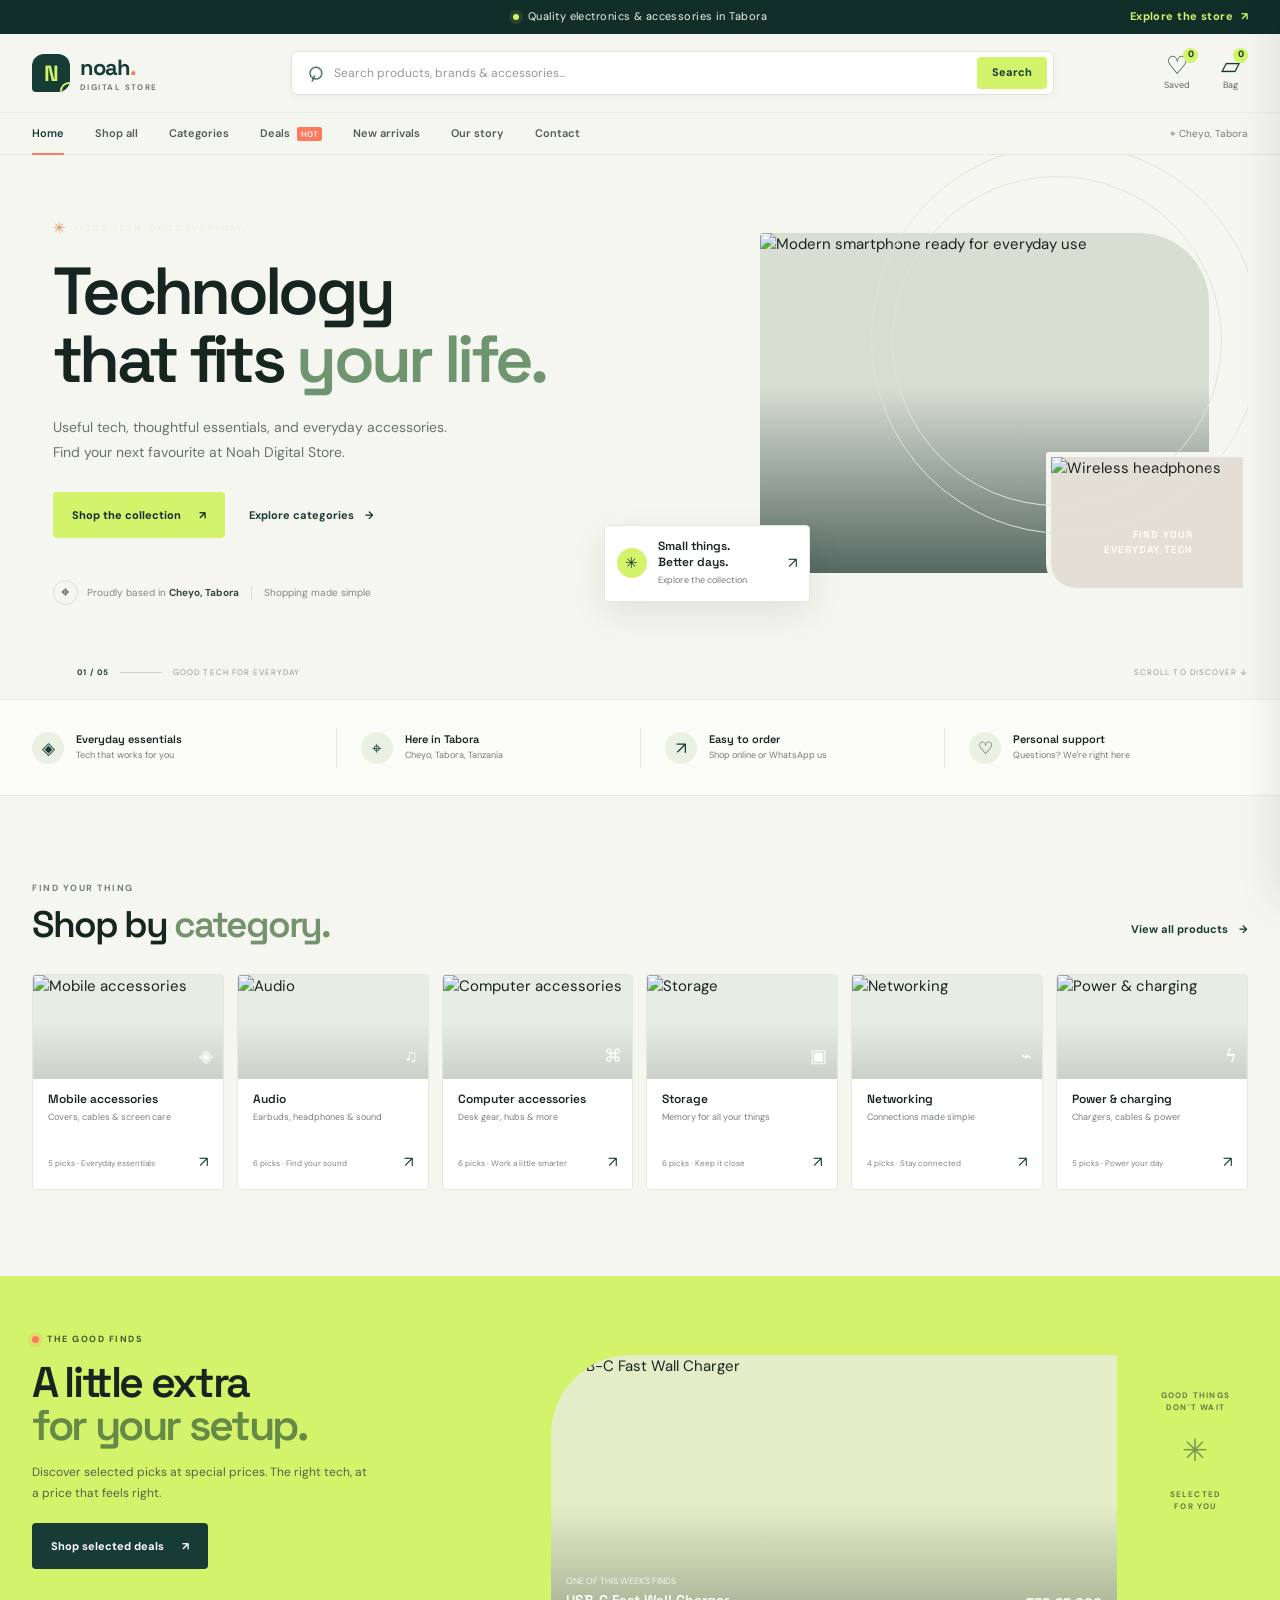
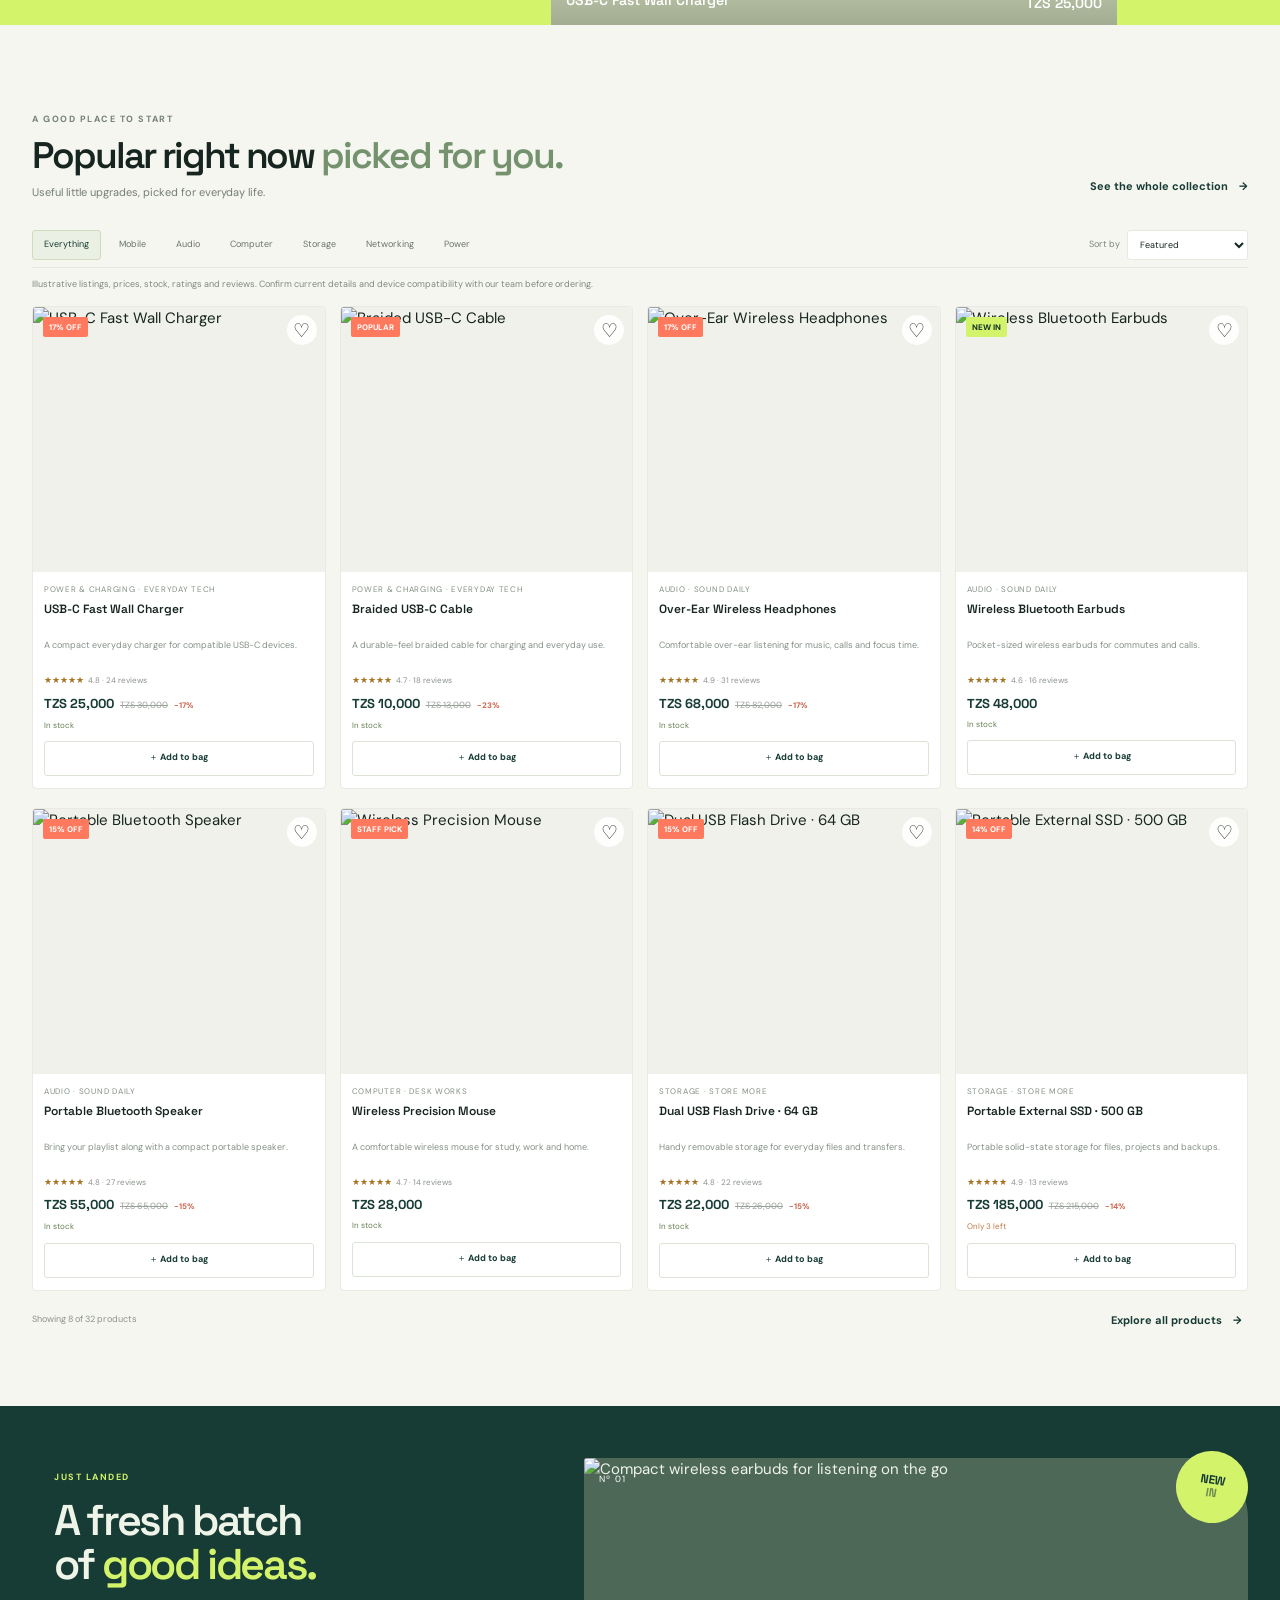
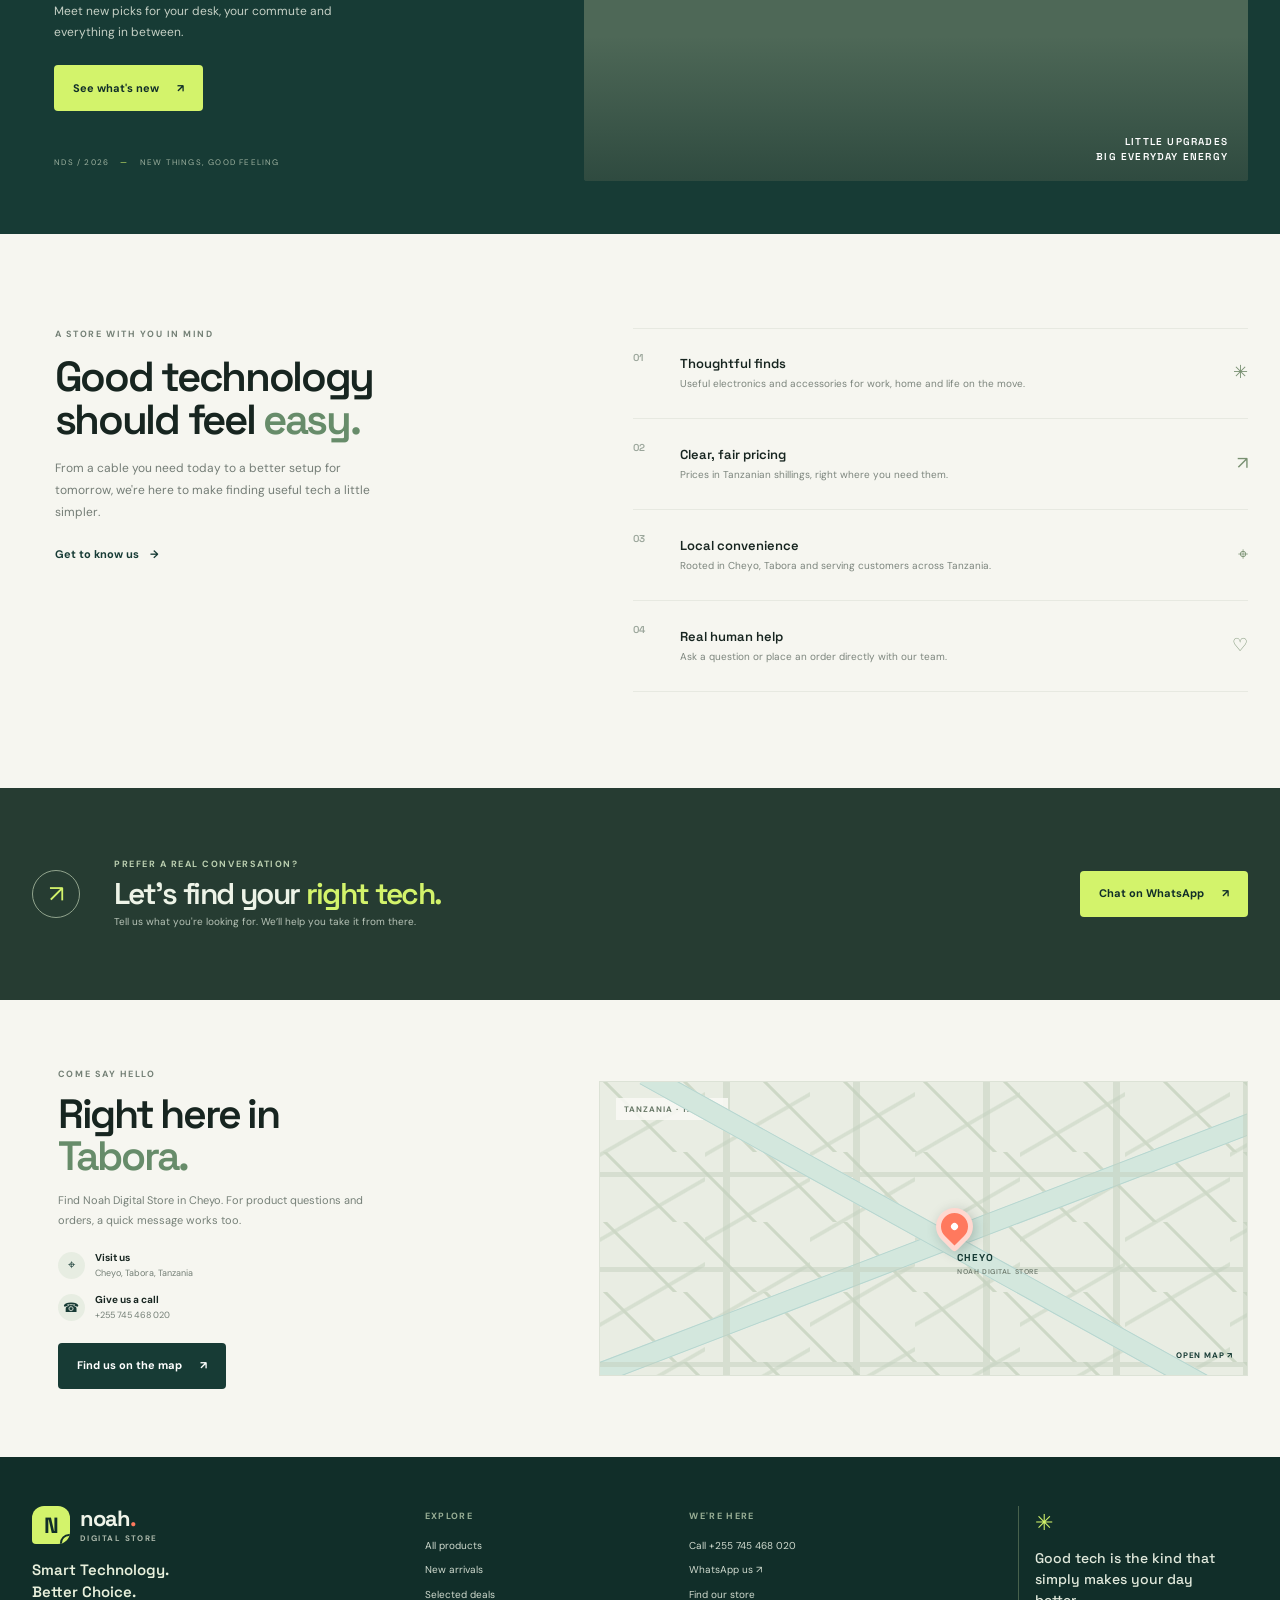
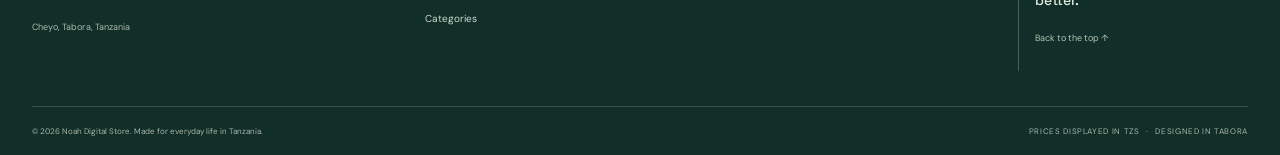
==== noahdigstore/index.html @ 44854270 "add website" ====
<!doctype html>
<html lang="en">
<head>
	<meta charset="utf-8">
	<meta name="viewport" content="width=device-width, initial-scale=1">
	<meta name="theme-color" content="#173b35">
	<meta name="description" content="Shop mobile accessories, computer essentials, audio, storage and everyday technology at Noah Digital Store in Cheyo, Tabora, Tanzania.">
	<meta name="keywords" content="Noah Digital Store Tabora, electronics shop Tabora, phone accessories Tabora, computer accessories, chargers, earphones, flash drives">
	<meta property="og:title" content="Noah Digital Store | Smart Technology. Better Choice.">
	<meta property="og:description" content="Discover useful technology and accessories for everyday life. Shop Noah Digital Store in Tabora.">
	<meta property="og:type" content="website">
	<title>Noah Digital Store | Smart Technology. Better Choice.</title>
	<link rel="preconnect" href="https://fonts.googleapis.com">
	<link rel="preconnect" href="https://fonts.gstatic.com" crossorigin>
	<link rel="preconnect" href="https://images.unsplash.com">
	<link href="https://fonts.googleapis.com/css2?family=DM+Sans:wght@400;500;600;700&family=Space+Grotesk:wght@400;500;600;700&display=swap" rel="stylesheet">
	<link rel="stylesheet" href="styles.css">
	<script type="application/ld+json">
		{"@context":"https://schema.org","@type":"ElectronicsStore","name":"Noah Digital Store","description":"Electronics, computer accessories, mobile accessories and technology products.","address":{"@type":"PostalAddress","addressLocality":"Cheyo, Tabora","addressCountry":"TZ"},"telephone":"+255 745 468 020","currenciesAccepted":"TZS","areaServed":"Tanzania"}
	</script>
</head>
<body>
	<div class="announcement" role="status">
		<div class="announcement-inner"><span class="announcement-dot"></span><span id="announcement-message">Quality electronics & accessories in Tabora</span><a href="#shop">Explore the store <span aria-hidden="true">↗</span></a></div>
	</div>
	<header class="site-header" id="top">
		<div class="header-main wrap">
			<button class="icon-button menu-toggle" id="menu-toggle" aria-label="Open menu" aria-expanded="false" aria-controls="mobile-menu"><span class="menu-lines"></span></button>
			<a class="brand" href="#top" aria-label="Noah Digital Store home"><span class="brand-mark" aria-hidden="true"><span>N</span><i></i></span><span class="brand-copy"><strong>noah<span>.</span></strong><small>DIGITAL STORE</small></span></a>
			<form class="search-form" id="search-form" role="search">
				<label class="sr-only" for="site-search">Search products</label>
				<span class="search-symbol" aria-hidden="true">⌕</span>
				<input id="site-search" type="search" autocomplete="off" placeholder="Search products, brands & accessories...">
				<button type="submit">Search</button>
				<div class="search-suggestions" id="search-suggestions" hidden></div>
			</form>
			<div class="header-actions">
				<button class="header-action wishlist-trigger" id="wishlist-trigger" aria-label="Open wishlist"><span class="line-icon" aria-hidden="true">♡</span><span class="action-label">Saved</span><b class="count-badge" id="wishlist-count">0</b></button>
				<button class="header-action cart-trigger" id="cart-trigger" aria-label="Open shopping bag"><span class="line-icon" aria-hidden="true">▱</span><span class="action-label">Bag</span><b class="count-badge" id="cart-count">0</b></button>
			</div>
		</div>
		<div class="nav-wrap">
			<nav class="desktop-nav wrap" aria-label="Main navigation">
				<a class="nav-link active" href="#top">Home</a>
				<a class="nav-link" href="#shop">Shop all</a>
				<a class="nav-link" href="#categories">Categories</a>
				<a class="nav-link" href="#deals">Deals <span class="nav-new">HOT</span></a>
				<a class="nav-link" href="#new-arrivals">New arrivals</a>
				<a class="nav-link" href="#about">Our story</a>
				<a class="nav-link" href="#contact">Contact</a>
				<span class="nav-location"><span aria-hidden="true">⌖</span> Cheyo, Tabora</span>
			</nav>
		</div>
	</header>

	<div class="mobile-menu" id="mobile-menu" hidden>
		<div class="mobile-menu-head"><span>Explore Noah</span><button class="icon-button" id="close-menu" aria-label="Close menu">×</button></div>
		<a href="#top">Home <span>↗</span></a><a href="#shop">Shop all <span>↗</span></a><a href="#categories">Categories <span>↗</span></a><a href="#deals">Special deals <span>↗</span></a><a href="#new-arrivals">New arrivals <span>↗</span></a><a href="#about">Our story <span>↗</span></a><a href="#contact">Contact <span>↗</span></a>
		<div class="mobile-menu-note">Need a hand? <a href="https://wa.me/255745468020" target="_blank" rel="noreferrer">Chat with us on WhatsApp</a></div>
	</div>
	<div class="menu-backdrop" id="menu-backdrop" hidden></div>

	<main>
		<section class="hero wrap" aria-labelledby="hero-title">
			<div class="hero-copy">
				<div class="eyebrow"><span class="eyebrow-star">✳</span> GOOD TECH. GOOD EVERYDAY.</div>
				<h1 id="hero-title">Technology<br>that fits <em>your life.</em></h1>
				<p>Useful tech, thoughtful essentials, and everyday accessories. Find your next favourite at Noah Digital Store.</p>
				<div class="hero-actions"><a class="button button-lime" href="#shop">Shop the collection <span aria-hidden="true">↗</span></a><a class="text-link" href="#categories">Explore categories <span aria-hidden="true">→</span></a></div>
				<div class="hero-proof"><div class="proof-icon" aria-hidden="true">⌖</div><span>Proudly based in <strong>Cheyo, Tabora</strong></span><span class="proof-divider"></span><span>Shopping made simple</span></div>
			</div>
			<div class="hero-art" aria-label="Everyday technology essentials">
				<div class="hero-image-main"><img src="https://images.unsplash.com/photo-1511707171634-5f897ff02aa9?auto=format&fit=crop&w=1000&q=85" alt="Modern smartphone ready for everyday use" fetchpriority="high"><span class="image-stamp">FIND YOUR<br>EVERYDAY TECH</span></div>
				<div class="hero-image-small"><img src="https://images.unsplash.com/photo-1505740420928-5e560c06d30e?auto=format&fit=crop&w=500&q=80" alt="Wireless headphones" fetchpriority="high"></div>
				<div class="hero-float-card"><span class="float-card-icon">✳</span><span><strong>Small things.<br>Better days.</strong><small>Explore the collection</small></span><span class="float-arrow">↗</span></div>
				<div class="hero-orbit orbit-one"></div><div class="hero-orbit orbit-two"></div>
			</div>
			<div class="hero-bottom-note"><span>01 / 05</span><span class="note-rule"></span><span>GOOD TECH FOR EVERYDAY</span><span class="hero-scroll">SCROLL TO DISCOVER ↓</span></div>
		</section>

		<section class="benefit-strip" aria-label="Store highlights"><div class="wrap benefit-grid"><div><span class="benefit-symbol">◈</span><span><strong>Everyday essentials</strong><small>Tech that works for you</small></span></div><div><span class="benefit-symbol">⌖</span><span><strong>Here in Tabora</strong><small>Cheyo, Tabora, Tanzania</small></span></div><div><span class="benefit-symbol">↗</span><span><strong>Easy to order</strong><small>Shop online or WhatsApp us</small></span></div><div><span class="benefit-symbol">♡</span><span><strong>Personal support</strong><small>Questions? We're right here</small></span></div></div></section>

		<section class="section categories-section wrap" id="categories">
			<div class="section-heading"><div><div class="eyebrow eyebrow-light">FIND YOUR THING</div><h2>Shop by <em>category.</em></h2></div><a class="text-link" href="#shop">View all products <span aria-hidden="true">→</span></a></div>
			<div class="category-grid" id="category-grid"></div>
		</section>

		<section class="deal-band" id="deals">
			<div class="wrap deal-inner"><div class="deal-copy"><div class="eyebrow"><span class="deal-pulse"></span> THE GOOD FINDS</div><h2>A little extra<br><em>for your setup.</em></h2><p>Discover selected picks at special prices. The right tech, at a price that feels right.</p><a class="button button-dark" href="#shop" data-set-deal="true">Shop selected deals <span aria-hidden="true">↗</span></a></div><div class="deal-product" id="deal-feature"></div><div class="deal-side-note"><span>GOOD THINGS<br>DON'T WAIT</span><span class="deal-star">✳</span><span>SELECTED<br>FOR YOU</span></div></div>
		</section>

		<section class="section products-section wrap" id="shop">
			<div class="section-heading product-heading"><div><div class="eyebrow eyebrow-light">A GOOD PLACE TO START</div><h2 id="product-section-title">Popular <em>right now.</em></h2><p class="section-subtitle">Useful little upgrades, picked for everyday life.</p></div><a class="text-link desktop-only" href="#shop" id="show-all">See the whole collection <span aria-hidden="true">→</span></a></div>
			<div class="product-controls"><div class="category-pills" id="category-pills" aria-label="Filter products by category"></div><label class="sort-control"><span>Sort by</span><select id="sort-products" aria-label="Sort products"><option value="featured">Featured</option><option value="newest">Newest</option><option value="price-low">Price: low to high</option><option value="price-high">Price: high to low</option><option value="rating">Top rated</option></select></label></div>
			<p class="catalog-note">Illustrative listings, prices, stock, ratings and reviews. Confirm current details and device compatibility with our team before ordering.</p>
			<div class="search-state" id="search-state" hidden></div>
			<div class="product-grid" id="product-grid" aria-live="polite"></div>
			<div class="empty-state" id="empty-products" hidden><span>⌕</span><h3>Nothing in this little corner yet.</h3><p>Try another search or browse everything.</p><button class="button button-dark" id="reset-filters">Show all products</button></div>
			<div class="collection-footer"><span id="product-count-label"></span><button class="text-link" id="show-more">Explore all products <span aria-hidden="true">→</span></button></div>
		</section>

		<section class="new-arrivals-section" id="new-arrivals"><div class="wrap new-arrivals-inner"><div class="new-arrival-copy"><div class="eyebrow eyebrow-light">JUST LANDED</div><h2>A fresh batch<br>of <em>good ideas.</em></h2><p>Meet new picks for your desk, your commute and everything in between.</p><a class="button button-lime" href="#shop" data-set-new="true">See what's new <span aria-hidden="true">↗</span></a><div class="arrival-index">NDS / 2026 <span>—</span> NEW THINGS, GOOD FEELING</div></div><div class="new-arrival-photo"><img src="https://images.unsplash.com/photo-1590658268037-6bf12165a8df?auto=format&fit=crop&w=1000&q=85" alt="Compact wireless earbuds for listening on the go" loading="lazy"><span class="photo-caption">LITTLE UPGRADES<br>BIG EVERYDAY ENERGY</span><span class="photo-number">Nº 01</span></div><div class="arrival-sticker">NEW<br><span>IN</span></div></div></section>

		<section class="section why-section wrap" id="about"><div class="why-intro"><div class="eyebrow eyebrow-light">A STORE WITH YOU IN MIND</div><h2>Good technology<br>should feel <em>easy.</em></h2><p>From a cable you need today to a better setup for tomorrow, we're here to make finding useful tech a little simpler.</p><a class="text-link" href="#contact">Get to know us <span aria-hidden="true">→</span></a></div><div class="why-list"><article><span class="why-num">01</span><div><h3>Thoughtful finds</h3><p>Useful electronics and accessories for work, home and life on the move.</p></div><span class="why-mark">✳</span></article><article><span class="why-num">02</span><div><h3>Clear, fair pricing</h3><p>Prices in Tanzanian shillings, right where you need them.</p></div><span class="why-mark">↗</span></article><article><span class="why-num">03</span><div><h3>Local convenience</h3><p>Rooted in Cheyo, Tabora and serving customers across Tanzania.</p></div><span class="why-mark">⌖</span></article><article><span class="why-num">04</span><div><h3>Real human help</h3><p>Ask a question or place an order directly with our team.</p></div><span class="why-mark">♡</span></article></div></section>

		<section class="whatsapp-section"><div class="wrap whatsapp-inner"><span class="whatsapp-mark" aria-hidden="true">↗</span><div><div class="eyebrow">PREFER A REAL CONVERSATION?</div><h2>Let's find your <em>right tech.</em></h2><p>Tell us what you're looking for. We’ll help you take it from there.</p></div><a class="button button-lime" href="https://wa.me/255745468020?text=Hello%20Noah%20Digital%20Store%2C%20I%20have%20a%20question." target="_blank" rel="noreferrer">Chat on WhatsApp <span aria-hidden="true">↗</span></a></div></section>

		<section class="location-section wrap" id="contact"><div class="location-copy"><div class="eyebrow eyebrow-light">COME SAY HELLO</div><h2>Right here in<br><em>Tabora.</em></h2><p>Find Noah Digital Store in Cheyo. For product questions and orders, a quick message works too.</p><div class="location-details"><div><span class="location-icon">⌖</span><span><strong>Visit us</strong><small>Cheyo, Tabora, Tanzania</small></span></div><div><span class="location-icon">☎</span><span><strong>Give us a call</strong><a href="tel:+255745468020">+255 745 468 020</a></span></div></div><a class="button button-dark" href="https://maps.google.com/?q=Cheyo%2C+Tabora%2C+Tanzania" target="_blank" rel="noreferrer">Find us on the map <span aria-hidden="true">↗</span></a></div><a class="map-panel" href="https://maps.google.com/?q=Cheyo%2C+Tabora%2C+Tanzania" target="_blank" rel="noreferrer" aria-label="Open map to Cheyo, Tabora"><div class="map-grid"></div><span class="map-tag">TANZANIA · TABORA</span><span class="map-pin"><i></i></span><span class="map-label">CHEYO <small>NOAH DIGITAL STORE</small></span><span class="map-open">OPEN MAP ↗</span></a></section>
	</main>

	<footer class="site-footer"><div class="wrap footer-main"><div class="footer-brand"><a class="brand brand-footer" href="#top"><span class="brand-mark" aria-hidden="true"><span>N</span><i></i></span><span class="brand-copy"><strong>noah<span>.</span></strong><small>DIGITAL STORE</small></span></a><p>Smart Technology.<br>Better Choice.</p><span class="footer-place">Cheyo, Tabora, Tanzania</span></div><div class="footer-column"><h3>Explore</h3><a href="#shop">All products</a><a href="#new-arrivals">New arrivals</a><a href="#deals">Selected deals</a><a href="#categories">Categories</a></div><div class="footer-column"><h3>We're here</h3><a href="tel:+255745468020">Call +255 745 468 020</a><a href="https://wa.me/255745468020" target="_blank" rel="noreferrer">WhatsApp us ↗</a><a href="#contact">Find our store</a></div><div class="footer-note"><span class="footer-spark">✳</span><p>Good tech is the kind that simply makes your day better.</p><a href="#top">Back to the top ↑</a></div></div><div class="wrap footer-bottom"><span>© <span id="year"></span> Noah Digital Store. Made for everyday life in Tanzania.</span><span>PRICES DISPLAYED IN TZS <i>·</i> DESIGNED IN TABORA</span></div></footer>

	<nav class="mobile-bottom-nav" aria-label="Quick navigation"><a href="#top" class="bottom-nav-active"><span aria-hidden="true">⌂</span><small>Home</small></a><a href="#categories"><span aria-hidden="true">▦</span><small>Explore</small></a><button id="mobile-search-button"><span aria-hidden="true">⌕</span><small>Search</small></button><button id="mobile-cart-button"><span aria-hidden="true">▱<i id="mobile-cart-count">0</i></span><small>Bag</small></button><a href="https://wa.me/255745468020" target="_blank" rel="noreferrer"><span aria-hidden="true">↗</span><small>Chat</small></a></nav>

	<div class="drawer-backdrop" id="drawer-backdrop" hidden></div>
	<aside class="cart-drawer" id="cart-drawer" aria-label="Shopping bag" aria-hidden="true"><div class="drawer-head"><div><span class="eyebrow eyebrow-light">YOUR PICKS</span><h2>Your bag <span id="drawer-item-count">(0)</span></h2></div><button class="icon-button close-drawer" aria-label="Close shopping bag">×</button></div><div class="drawer-items" id="drawer-items"></div><div class="drawer-empty" id="drawer-empty"><span>▱</span><h3>Your bag is ready for something good.</h3><p>Explore the collection and find a little upgrade.</p><button class="button button-dark" id="drawer-shop">Explore products</button></div><div class="drawer-summary" id="drawer-summary"><div><span>Subtotal</span><strong id="cart-subtotal">TZS 0</strong></div><p>Delivery and final details can be confirmed with our team.</p><button class="button button-lime checkout-button" id="checkout-button">Continue on WhatsApp <span>↗</span></button><button class="drawer-continue close-drawer">Keep browsing</button></div></aside>

	<dialog class="checkout-dialog" id="checkout-dialog" aria-labelledby="checkout-title"><button class="icon-button checkout-close" aria-label="Close checkout">×</button><div class="checkout-content"><span class="eyebrow eyebrow-light">ONE LAST THING</span><h2 id="checkout-title">Let's get this <em>to you.</em></h2><p>Your order details will open in WhatsApp for our team to confirm with you.</p><form id="checkout-form"><label>Full name<input name="name" autocomplete="name" required placeholder="Your name"></label><label>Phone number<input name="phone" type="tel" autocomplete="tel" required placeholder="+255 7XX XXX XXX"></label><label>Delivery preference<select name="delivery" required><option value="">Choose one</option><option value="Local delivery in Tabora">Local delivery in Tabora</option><option value="Store pickup in Cheyo">Store pickup in Cheyo</option><option value="Discuss delivery options">Discuss delivery options</option></select></label><label>Area or delivery address<input name="address" autocomplete="street-address" placeholder="Area, street or pickup note"></label><label>Payment preference<select name="payment"><option value="Discuss with store">Discuss with store</option><option value="M-Pesa">M-Pesa</option><option value="Airtel Money">Airtel Money</option><option value="Mixx by Yas">Mixx by Yas</option><option value="HaloPesa">HaloPesa</option><option value="Bank payment">Bank payment</option><option value="Cash on delivery, if available">Cash on delivery, if available</option></select></label><button class="button button-dark checkout-submit" type="submit">Send order to Noah <span>↗</span></button><small class="checkout-disclaimer">No payment is taken on this website. Our team will confirm availability, delivery and payment directly with you.</small></form></div></dialog>
	<dialog class="product-dialog" id="product-dialog" aria-labelledby="dialog-product-name"><button class="icon-button dialog-close" aria-label="Close product details">×</button><div id="product-dialog-content"></div></dialog>
	<div class="toast-region" id="toast-region" aria-live="polite" aria-atomic="true"></div>
	<script src="script.js"></script>
</body>
</html>
---- noahdigstore/styles.css ----
:root {
  --paper: #f6f6f0;
  --white: #fff;
  --ink: #172520;
  --muted: #747d76;
  --line: #e7e9e1;
  --forest: #173b35;
  --forest-deep: #112e29;
  --lime: #d3f36b;
  --coral: #ff795e;
  --soft-green: #e8ede3;
  --font-body: "DM Sans", sans-serif;
  --font-display: "Space Grotesk", sans-serif;
  --content: 1280px;
  font-family: var(--font-body);
  color: var(--ink);
  background: var(--paper);
  font-synthesis: none;
  text-rendering: optimizeLegibility;
  -webkit-font-smoothing: antialiased;
}
* { box-sizing: border-box; }
html { scroll-behavior: smooth; scroll-padding-top: 112px; }
body { margin: 0; min-width: 320px; font-family: var(--font-body); font-size: 15px; line-height: 1.55; color: var(--ink); background: var(--paper); }
body.drawer-open, body.menu-open { overflow: hidden; }
button, input, select { font: inherit; }
button, a, select { -webkit-tap-highlight-color: transparent; }
button { color: inherit; }
a { color: inherit; text-decoration: none; }
img { display: block; max-width: 100%; }
::selection { color: var(--forest-deep); background: var(--lime); }
:focus-visible { outline: 3px solid #9ac82f; outline-offset: 3px; }
.wrap { width: min(var(--content), calc(100% - 64px)); margin-inline: auto; }
.sr-only { position: absolute; width: 1px; height: 1px; padding: 0; margin: -1px; overflow: hidden; clip: rect(0,0,0,0); white-space: nowrap; border: 0; }
.announcement { min-height: 34px; color: #eff4e8; background: var(--forest-deep); font-size: 11px; letter-spacing: .04em; }
.announcement-inner { width: min(var(--content), calc(100% - 64px)); min-height: 34px; display: flex; justify-content: center; align-items: center; gap: 9px; margin-inline: auto; position: relative; }
.announcement-dot { width: 6px; height: 6px; border-radius: 50%; background: var(--lime); box-shadow: 0 0 0 4px #d3f36b1b; }
.announcement-inner a { position: absolute; right: 0; color: var(--lime); font-weight: 700; }
.announcement-inner a span { margin-left: 4px; }
.site-header { position: sticky; z-index: 20; top: 0; background: #f6f6f0ed; backdrop-filter: blur(16px); border-bottom: 1px solid #e5e7df; }
.header-main { height: 78px; display: grid; grid-template-columns: 225px minmax(280px, 1fr) 160px; align-items: center; gap: 34px; }
.brand { display: inline-flex; width: fit-content; align-items: center; gap: 10px; color: var(--forest); }
.brand-mark { width: 38px; height: 38px; display: grid; position: relative; place-items: center; overflow: hidden; border-radius: 12px 12px 12px 4px; color: var(--lime); background: var(--forest); font: 700 22px var(--font-display); }
.brand-mark i { position: absolute; width: 18px; height: 18px; right: -8px; bottom: -8px; border: 2px solid var(--lime); border-radius: 50%; }
.brand-copy { display: grid; line-height: 1; }
.brand-copy strong { font: 700 22px/1 var(--font-display); letter-spacing: -.04em; }
.brand-copy strong span { color: var(--coral); }
.brand-copy small { padding-top: 5px; color: #737c73; font-size: 8px; font-weight: 700; letter-spacing: .18em; }
.search-form { height: 44px; position: relative; display: flex; align-items: center; border: 1px solid #dfe3d9; border-radius: 6px; background: #fff; box-shadow: 0 3px 10px #173b3508; }
.search-symbol { padding-left: 15px; color: var(--forest); font-size: 28px; line-height: 1; transform: rotate(-20deg); }
.search-form input { min-width: 0; flex: 1; height: 100%; padding: 0 10px; border: 0; outline: 0; color: var(--ink); background: transparent; font-size: 12px; }
.search-form input::placeholder { color: #939a91; }
.search-form > button { height: 32px; margin-right: 6px; padding: 0 15px; border: 0; border-radius: 4px; color: var(--forest); background: var(--lime); font-size: 11px; font-weight: 700; cursor: pointer; }
.search-suggestions { position: absolute; z-index: 25; top: calc(100% + 8px); left: 0; right: 0; padding: 12px; border: 1px solid var(--line); border-radius: 8px; background: #fff; box-shadow: 0 16px 40px #1725201c; }
.suggestion-label { padding: 4px 8px 7px; color: var(--muted); font-size: 10px; font-weight: 700; letter-spacing: .12em; text-transform: uppercase; }
.suggestion-item { width: 100%; padding: 9px 8px; display: flex; justify-content: space-between; border: 0; border-radius: 4px; text-align: left; background: transparent; font-size: 12px; cursor: pointer; }
.suggestion-item:hover { background: var(--paper); }
.suggestion-item span:last-child { color: var(--muted); }
.header-actions { display: flex; justify-content: flex-end; gap: 15px; }
.header-action { position: relative; display: grid; justify-items: center; gap: 0; padding: 3px 8px; border: 0; background: none; cursor: pointer; }
.line-icon { color: var(--forest); font-size: 25px; line-height: 1.05; }
.action-label { color: #5c665e; font-size: 9px; }
.count-badge { position: absolute; top: -2px; right: 0; min-width: 15px; height: 15px; display: grid; place-items: center; padding: 0 4px; border-radius: 20px; color: var(--forest-deep); background: var(--lime); font-size: 9px; }
.nav-wrap { border-top: 1px solid #e9ebe4; }
.desktop-nav { height: 41px; display: flex; align-items: center; gap: 31px; }
.nav-link { position: relative; color: #515c54; font-size: 11px; font-weight: 600; transition: color .2s; }
.nav-link:hover, .nav-link.active { color: var(--forest); }
.nav-link.active::after { position: absolute; right: 0; bottom: -13px; left: 0; height: 2px; content: ""; background: var(--coral); }
.nav-new { margin-left: 4px; padding: 2px 4px; border-radius: 2px; color: #fff; background: var(--coral); font-size: 8px; }
.nav-location { margin-left: auto; color: var(--muted); font-size: 10px; }
.menu-toggle { display: none !important; }
.icon-button { width: 38px; height: 38px; display: grid; flex: 0 0 auto; place-items: center; border: 1px solid var(--line); border-radius: 50%; background: #fff; font-size: 24px; line-height: 1; cursor: pointer; }
.hero { min-height: 526px; display: grid; position: relative; grid-template-columns: .93fr 1.07fr; align-items: center; overflow: hidden; padding-top: 48px; padding-bottom: 72px; }
.hero-copy { z-index: 2; padding: 14px 0 22px 3.7%; }
.eyebrow { display: flex; align-items: center; gap: 8px; color: #ecf2dd; font-size: 9px; font-weight: 700; letter-spacing: .17em; }
.eyebrow-light { color: #748076; }
.eyebrow-star { color: #e89068; font-size: 15px; }
.hero h1, .section-heading h2, .deal-copy h2, .new-arrival-copy h2, .why-intro h2, .whatsapp-inner h2, .location-copy h2 { margin: 18px 0 0; font: 600 clamp(43px, 5.2vw, 69px)/1.02 var(--font-display); letter-spacing: -.055em; }
.hero h1 em, .section-heading h2 em, .deal-copy h2 em, .new-arrival-copy h2 em, .why-intro h2 em, .whatsapp-inner h2 em, .location-copy h2 em { color: #678c6a; font-style: normal; }
.hero h1 em { color: #6f9570; }
.hero-copy > p { max-width: 420px; margin: 21px 0 0; color: #69746c; font-size: 14px; line-height: 1.8; }
.hero-actions { display: flex; align-items: center; gap: 24px; margin-top: 27px; }
.button { min-height: 46px; display: inline-flex; align-items: center; justify-content: center; gap: 18px; padding: 0 19px; border: 0; border-radius: 4px; font-size: 11px; font-weight: 700; cursor: pointer; transition: transform .2s, background .2s, box-shadow .2s; }
.button:hover { transform: translateY(-2px); box-shadow: 0 8px 20px #1725201e; }
.button-lime { color: var(--forest-deep); background: var(--lime); }
.button-lime:hover { background: #c5ea55; }
.button-dark { color: #fff; background: var(--forest); }
.button-dark:hover { background: var(--forest-deep); }
.text-link { display: inline-flex; align-items: center; gap: 11px; border: 0; color: var(--forest); background: transparent; font-size: 11px; font-weight: 700; cursor: pointer; }
.text-link span { transition: transform .2s; }
.text-link:hover span { transform: translateX(4px); }
.hero-proof { display: flex; align-items: center; gap: 9px; margin-top: 42px; color: #818981; font-size: 10px; }
.hero-proof strong { color: #34483c; }
.proof-icon { width: 25px; height: 25px; display: grid; place-items: center; border: 1px solid #dae1d6; border-radius: 50%; color: var(--forest); font-size: 15px; }
.proof-divider { width: 1px; height: 14px; margin: 0 3px; background: #d7ddd4; }
.hero-art { width: 100%; height: 405px; position: relative; }
.hero-image-main { width: 69%; height: 84%; position: absolute; top: 5%; right: 6%; overflow: hidden; border-radius: 4px 70px 4px 4px; background: #d9ded3; }
.hero-image-main::after { position: absolute; inset: 45% 0 0; content: ""; background: linear-gradient(transparent, #102c27a8); }
.hero-image-main img { width: 100%; height: 100%; object-fit: cover; object-position: center; }
.image-stamp { position: absolute; z-index: 1; right: 16px; bottom: 16px; color: #fff; font: 600 10px/1.5 var(--font-display); letter-spacing: .1em; text-align: right; }
.hero-image-small { width: 31%; height: 35%; position: absolute; right: 0; bottom: 6%; overflow: hidden; border: 5px solid var(--paper); border-radius: 3px 3px 3px 30px; background: #e4dfd4; }
.hero-image-small img { width: 100%; height: 100%; object-fit: cover; }
.hero-float-card { min-width: 206px; position: absolute; z-index: 2; left: 1%; bottom: 4%; display: flex; align-items: center; gap: 11px; padding: 13px 12px; border: 1px solid #e5e8df; border-radius: 4px; background: #fff; box-shadow: 0 12px 35px #17252017; }
.float-card-icon { width: 30px; height: 30px; display: grid; place-items: center; border-radius: 50%; color: var(--forest); background: var(--lime); font-size: 15px; }
.hero-float-card strong { display: block; font: 600 12px/1.3 var(--font-display); }
.hero-float-card small { display: block; margin-top: 3px; color: var(--muted); font-size: 9px; }
.float-arrow { margin-left: auto; color: var(--forest); }
.hero-orbit { position: absolute; border: 1px solid #dfE4d9; border-radius: 50%; pointer-events: none; }
.orbit-one { width: 330px; height: 330px; top: -9%; right: 4%; }
.orbit-two { width: 390px; height: 390px; top: -17%; right: -2%; }
.hero-bottom-note { position: absolute; right: 0; bottom: 21px; left: 3.7%; display: flex; align-items: center; gap: 11px; color: #909990; font-size: 8px; letter-spacing: .13em; }
.hero-bottom-note > span:first-child { color: var(--forest); font-weight: 700; }
.note-rule { width: 42px; height: 1px; background: #cfd6cc; }
.hero-scroll { margin-left: auto; }
.benefit-strip { border-block: 1px solid var(--line); background: #fbfbf7; }
.benefit-grid { min-height: 95px; display: grid; grid-template-columns: repeat(4, 1fr); align-items: center; }
.benefit-grid > div { min-height: 40px; display: flex; align-items: center; gap: 12px; padding-left: 24px; border-left: 1px solid var(--line); }
.benefit-grid > div:first-child { padding-left: 0; border-left: 0; }
.benefit-symbol { width: 32px; height: 32px; display: grid; place-items: center; border-radius: 50%; color: var(--forest); background: #eaf0e2; font-size: 17px; }
.benefit-grid strong, .benefit-grid small { display: block; }
.benefit-grid strong { font: 600 11px var(--font-display); }
.benefit-grid small { margin-top: 3px; color: var(--muted); font-size: 9px; }
.section { padding-top: 86px; padding-bottom: 86px; }
.section-heading { display: flex; align-items: end; justify-content: space-between; gap: 20px; margin-bottom: 30px; }
.section-heading h2 { margin-top: 10px; font-size: 37px; }
.section-heading h2 em { color: #74926e; }
.section-heading > .text-link { margin-bottom: 6px; }
.category-grid { display: grid; grid-template-columns: repeat(6, minmax(0, 1fr)); gap: 13px; }
.category-card { min-height: 213px; position: relative; display: flex; flex-direction: column; overflow: hidden; padding: 15px; border: 1px solid #e5e8df; border-radius: 4px; background: #fff; transition: transform .22s, box-shadow .22s; cursor: pointer; }
.category-card:hover { transform: translateY(-4px); box-shadow: 0 13px 28px #17252013; }
.category-photo { height: 104px; position: relative; overflow: hidden; margin: -15px -15px 12px; background: var(--soft-green); }
.category-photo img { width: 100%; height: 100%; object-fit: cover; transition: transform .4s; }
.category-card:hover .category-photo img { transform: scale(1.06); }
.category-photo::after { position: absolute; inset: 45% 0 0; content: ""; background: linear-gradient(transparent, #17252024); }
.category-icon { position: absolute; z-index: 1; right: 10px; bottom: 8px; color: #fff; font-size: 18px; }
.category-card h3 { margin: 0; font: 600 12px var(--font-display); }
.category-card p { min-height: 31px; margin: 4px 0 9px; color: #778078; font-size: 9px; line-height: 1.5; }
.category-meta { display: flex; align-items: center; justify-content: space-between; margin-top: auto; color: #7b847c; font-size: 8px; }
.category-meta span:last-child { color: var(--forest); font-size: 15px; }
.deal-band { overflow: hidden; background: var(--lime); }
.deal-inner { min-height: 349px; display: grid; position: relative; grid-template-columns: 1fr 1.15fr 105px; align-items: center; gap: 26px; }
.deal-copy { z-index: 1; padding: 35px 0; }
.deal-copy .eyebrow { color: #3d5b30; }
.deal-pulse { width: 7px; height: 7px; border-radius: 50%; background: var(--coral); box-shadow: 0 0 0 4px #ff795e26; }
.deal-copy h2 { margin-top: 14px; font-size: 43px; }
.deal-copy h2 em { color: #668947; }
.deal-copy p { max-width: 335px; margin: 14px 0 20px; color: #536348; font-size: 12px; line-height: 1.7; }
.deal-product { width: 100%; height: 270px; position: relative; align-self: end; overflow: hidden; border-radius: 80px 3px 0 0; background: #e5edc8; }
.deal-product img { width: 100%; height: 100%; object-fit: cover; object-position: center 46%; }
.deal-product::after { position: absolute; inset: 55% 0 0; content: ""; background: linear-gradient(transparent, #17252052); }
.deal-product-info { position: absolute; z-index: 1; right: 15px; bottom: 13px; left: 15px; display: flex; align-items: end; justify-content: space-between; color: #fff; }
.deal-product-info small { display: block; opacity: .8; font-size: 9px; }
.deal-product-info strong { font: 600 14px var(--font-display); }
.deal-product-info b { font: 600 14px var(--font-display); }
.deal-side-note { display: grid; justify-items: center; gap: 13px; color: #647c46; font-size: 8px; font-weight: 700; letter-spacing: .15em; text-align: center; }
.deal-star { color: #779950; font-size: 31px; }
.products-section { padding-top: 88px; padding-bottom: 76px; }
.product-heading { margin-bottom: 21px; }
.section-subtitle { margin: 9px 0 0; color: var(--muted); font-size: 11px; }
.product-controls { min-height: 46px; display: flex; align-items: center; justify-content: space-between; gap: 20px; margin-bottom: 19px; border-bottom: 1px solid var(--line); }
.category-pills { display: flex; align-items: center; gap: 6px; overflow-x: auto; scrollbar-width: none; }
.category-pills::-webkit-scrollbar { display: none; }
.category-pill { flex: 0 0 auto; padding: 7px 11px; border: 1px solid transparent; border-radius: 3px; color: #69736a; background: transparent; font-size: 9px; cursor: pointer; }
.category-pill:hover, .category-pill.selected { border-color: #cfdbbf; color: var(--forest); background: #eaf0e3; }
.sort-control { display: flex; flex: 0 0 auto; align-items: center; gap: 7px; color: #7b847d; font-size: 9px; }
.sort-control select { max-width: 130px; padding: 7px 22px 7px 8px; border: 1px solid var(--line); border-radius: 3px; color: var(--ink); background: #fff; font-size: 9px; }
.catalog-note { margin: -9px 0 14px; color: #7e887f; font-size: 9px; }
.product-grid { display: grid; grid-template-columns: repeat(4, minmax(0, 1fr)); gap: 19px 14px; }
.product-card { min-width: 0; overflow: hidden; border: 1px solid #e8eae3; border-radius: 4px; background: #fff; transition: transform .22s, box-shadow .22s; }
.product-card:hover { transform: translateY(-4px); box-shadow: 0 14px 30px #17252012; }
.product-media { aspect-ratio: 1 / .91; position: relative; overflow: hidden; background: #eff1ea; cursor: pointer; }
.product-media img { width: 100%; height: 100%; object-fit: cover; transition: transform .45s; }
.product-card:hover .product-media img { transform: scale(1.055); }
.product-badge { position: absolute; z-index: 1; top: 10px; left: 10px; padding: 4px 6px; border-radius: 2px; color: #fff; background: var(--coral); font-size: 8px; font-weight: 700; }
.product-badge.badge-new { color: var(--forest-deep); background: var(--lime); }
.product-badge.badge-soldout { background: #707973; }
.wish-button { width: 30px; height: 30px; position: absolute; z-index: 2; top: 8px; right: 8px; display: grid; place-items: center; border: 0; border-radius: 50%; color: #27332d; background: #ffffffed; font-size: 19px; cursor: pointer; transition: color .2s, background .2s; }
.wish-button.is-saved { color: #fff; background: var(--coral); }
.quick-view { position: absolute; z-index: 1; right: 10px; bottom: 10px; left: 10px; min-height: 34px; border: 0; border-radius: 3px; color: var(--forest); background: #fffffff0; font-size: 9px; font-weight: 700; opacity: 0; transform: translateY(5px); transition: opacity .2s, transform .2s; cursor: pointer; }
.product-card:hover .quick-view, .quick-view:focus-visible { opacity: 1; transform: translateY(0); }
.product-info { padding: 11px 11px 12px; }
.product-category { display: block; overflow: hidden; color: #829083; font-size: 8px; letter-spacing: .09em; text-overflow: ellipsis; text-transform: uppercase; white-space: nowrap; }
.product-info h3 { min-height: 35px; margin: 5px 0 3px; font: 600 12px/1.45 var(--font-display); }
.product-description { min-height: 28px; display: -webkit-box; overflow: hidden; margin: 0 0 7px; color: #849087; font-size: 9px; line-height: 1.5; -webkit-box-orient: vertical; -webkit-line-clamp: 2; }
.product-rating { display: flex; align-items: center; gap: 4px; color: #a47324; font-size: 9px; }
.product-rating span:last-child { color: #8a928a; font-size: 8px; }
.price-row { display: flex; flex-wrap: wrap; align-items: baseline; gap: 6px; margin-top: 7px; }
.price-current { color: var(--forest); font: 700 13px var(--font-display); }
.price-old { color: #9ba29b; font-size: 9px; text-decoration: line-through; }
.price-discount { color: #ca674e; font-size: 8px; font-weight: 700; }
.stock-status { margin-top: 6px; color: #657e52; font-size: 8px; }
.stock-status.low { color: #be7843; }
.stock-status.out { color: #9b5a57; }
.product-add { width: 100%; min-height: 35px; display: flex; align-items: center; justify-content: center; gap: 7px; margin-top: 10px; border: 1px solid #dbe3d6; border-radius: 3px; color: var(--forest); background: #fff; font-size: 9px; font-weight: 700; cursor: pointer; transition: color .2s, background .2s, border .2s; }
.product-add:hover:not(:disabled) { border-color: var(--forest); color: #fff; background: var(--forest); }
.product-add:disabled { color: #a0a69f; background: #f4f5f1; cursor: not-allowed; }
.search-state { margin: 6px 0 12px; color: #59665d; font-size: 11px; }
.empty-state { padding: 55px 20px; text-align: center; }
.empty-state > span { color: #8da087; font-size: 35px; }
.empty-state h3 { font: 600 20px var(--font-display); }
.empty-state p { margin: 0 0 17px; color: var(--muted); font-size: 12px; }
.collection-footer { display: flex; justify-content: space-between; align-items: center; padding-top: 20px; color: #8a938b; font-size: 9px; }
.new-arrivals-section { overflow: hidden; color: #eff4e9; background: var(--forest); }
.new-arrivals-inner { min-height: 428px; display: grid; position: relative; grid-template-columns: .8fr 1.2fr; align-items: center; gap: 9%; padding-top: 40px; padding-bottom: 40px; }
.new-arrival-copy { z-index: 1; padding-left: 5%; }
.new-arrival-copy .eyebrow { color: var(--lime); }
.new-arrival-copy h2 { margin-top: 14px; font-size: 43px; }
.new-arrival-copy h2 em { color: var(--lime); }
.new-arrival-copy p { max-width: 310px; margin: 15px 0 22px; color: #c5d0c5; font-size: 12px; line-height: 1.75; }
.arrival-index { margin-top: 45px; color: #9db19f; font-size: 8px; letter-spacing: .15em; }
.arrival-index span { padding-inline: 8px; color: var(--lime); }
.new-arrival-photo { height: 323px; position: relative; overflow: hidden; border-radius: 3px 60px 3px 3px; background: #4e6857; }
.new-arrival-photo::after { position: absolute; inset: 55% 0 0; content: ""; background: linear-gradient(transparent, #112e2982); }
.new-arrival-photo img { width: 100%; height: 100%; object-fit: cover; }
.photo-caption { position: absolute; z-index: 1; right: 20px; bottom: 17px; color: #fff; font: 600 10px/1.5 var(--font-display); letter-spacing: .12em; text-align: right; }
.photo-number { position: absolute; top: 15px; left: 15px; color: white; font-size: 9px; letter-spacing: .15em; }
.arrival-sticker { width: 72px; height: 72px; position: absolute; z-index: 2; top: 45px; right: 0; display: grid; align-content: center; justify-items: center; border-radius: 50%; color: var(--forest); background: var(--lime); font: 700 12px/1.1 var(--font-display); transform: rotate(10deg); }
.arrival-sticker span { color: #718e50; }
.why-section { display: grid; grid-template-columns: .85fr 1.15fr; gap: 12%; padding-top: 94px; padding-bottom: 96px; }
.why-intro { padding-left: 5%; }
.why-intro h2 { margin-top: 14px; font-size: 42px; }
.why-intro > p { max-width: 340px; margin: 17px 0 19px; color: var(--muted); font-size: 12px; line-height: 1.8; }
.why-list article { min-height: 91px; display: grid; grid-template-columns: 35px 1fr 25px; align-items: center; gap: 12px; border-bottom: 1px solid var(--line); }
.why-list article:first-child { border-top: 1px solid var(--line); }
.why-num { align-self: start; padding-top: 22px; color: #9ba69b; font: 600 10px var(--font-display); }
.why-list h3 { margin: 0; font: 600 13px var(--font-display); }
.why-list p { margin: 4px 0 0; color: #7c857d; font-size: 10px; }
.why-mark { justify-self: end; color: #789071; font-size: 18px; }
.whatsapp-section { color: #edf3e7; background: #263c32; }
.whatsapp-inner { min-height: 212px; display: grid; grid-template-columns: 60px 1fr auto; align-items: center; gap: 22px; }
.whatsapp-mark { width: 48px; height: 48px; display: grid; place-items: center; border: 1px solid #91a48d; border-radius: 50%; color: var(--lime); font-size: 24px; }
.whatsapp-inner .eyebrow { color: #bbcfb0; }
.whatsapp-inner h2 { margin-top: 7px; font-size: 30px; }
.whatsapp-inner h2 em { color: var(--lime); }
.whatsapp-inner p { margin: 5px 0 0; color: #b8c4b8; font-size: 10px; }
.location-section { min-height: 453px; display: grid; grid-template-columns: .8fr 1.2fr; align-items: center; gap: 11%; padding-top: 68px; padding-bottom: 68px; }
.location-copy { padding-left: 6%; }
.location-copy h2 { margin-top: 12px; font-size: 41px; }
.location-copy > p { max-width: 330px; margin: 14px 0 19px; color: #768078; font-size: 11px; line-height: 1.8; }
.location-details { display: grid; gap: 12px; margin-bottom: 20px; }
.location-details > div { display: flex; align-items: center; gap: 10px; }
.location-icon { width: 27px; height: 27px; display: grid; place-items: center; border-radius: 50%; color: var(--forest); background: #e7ede2; font-size: 13px; }
.location-details strong, .location-details small, .location-details a { display: block; }
.location-details strong { font-size: 10px; }
.location-details small, .location-details a { margin-top: 1px; color: #747f76; font-size: 9px; }
.map-panel { height: 295px; position: relative; overflow: hidden; border: 1px solid #dce2d6; background-color: #e9ede3; background-image: linear-gradient(45deg, transparent 48%, #cdd8c6 49%, #cdd8c6 51%, transparent 52%), linear-gradient(-30deg, transparent 48%, #d6dfd0 49%, #d6dfd0 51%, transparent 52%); background-size: 80px 70px, 105px 85px; }
.map-grid { position: absolute; inset: 0; background-image: linear-gradient(transparent 95%, #c4d1bf 95%), linear-gradient(90deg, transparent 95%, #c4d1bf 95%); background-size: 130px 95px; opacity: .5; }
.map-panel::before, .map-panel::after { width: 130%; height: 19px; position: absolute; top: 51%; left: -12%; content: ""; border-block: 1px solid #b7d6d0; background: #d3e7dd; transform: rotate(-21deg); }
.map-panel::after { width: 110%; top: 53%; left: 0; transform: rotate(29deg); }
.map-tag { position: absolute; top: 16px; left: 16px; padding: 5px 8px; color: #677766; background: #f9faf5d9; font-size: 8px; font-weight: 700; letter-spacing: .13em; }
.map-pin { width: 37px; height: 37px; position: absolute; z-index: 1; top: 43%; left: 52%; display: grid; place-items: center; border: 5px solid #ffffffb5; border-radius: 50% 50% 50% 4px; background: var(--coral); box-shadow: 0 4px 13px #1725203b; transform: rotate(-45deg); }
.map-pin i { width: 7px; height: 7px; border-radius: 50%; background: #fff; }
.map-label { position: absolute; z-index: 1; top: calc(43% + 43px); left: calc(52% + 21px); display: grid; color: var(--forest); font: 700 10px var(--font-display); letter-spacing: .1em; }
.map-label small { padding-top: 3px; color: #748174; font: 600 7px var(--font-body); letter-spacing: .08em; }
.map-open { position: absolute; right: 14px; bottom: 13px; color: var(--forest); font-size: 8px; font-weight: 700; letter-spacing: .1em; }
.site-footer { color: #e9f0e5; background: var(--forest-deep); }
.footer-main { min-height: 249px; display: grid; grid-template-columns: 1.25fr .75fr 1fr .9fr; gap: 6%; padding-top: 49px; padding-bottom: 35px; }
.brand-footer { color: #f0f4e9; }
.brand-footer .brand-copy small { color: #abb7aa; }
.brand-footer .brand-mark { color: var(--forest-deep); background: var(--lime); }
.brand-footer .brand-mark i { border-color: var(--forest-deep); }
.footer-brand > p { margin: 15px 0 10px; color: #e8f0dc; font: 600 15px/1.5 var(--font-display); }
.footer-place { color: #abb9aa; font-size: 9px; }
.footer-column { display: grid; align-content: start; gap: 9px; }
.footer-column h3 { margin: 4px 0 5px; color: #99af96; font-size: 9px; letter-spacing: .15em; text-transform: uppercase; }
.footer-column a { width: fit-content; color: #d1dbcf; font-size: 10px; transition: color .2s; }
.footer-column a:hover, .footer-note a:hover { color: var(--lime); }
.footer-note { position: relative; padding-left: 16px; border-left: 1px solid #47614c; }
.footer-spark { color: var(--lime); font-size: 22px; }
.footer-note p { max-width: 185px; margin: 8px 0 14px; color: #e1e9dc; font: 500 14px/1.5 var(--font-display); }
.footer-note a { color: #b5c5b2; font-size: 9px; }
.footer-bottom { min-height: 49px; display: flex; align-items: center; justify-content: space-between; gap: 12px; border-top: 1px solid #395246; color: #a8b6a6; font-size: 8px; }
.footer-bottom > span:last-child { letter-spacing: .08em; }
.footer-bottom i { padding: 0 4px; color: var(--lime); font-style: normal; }
.mobile-bottom-nav { display: none; }
.mobile-menu, .menu-backdrop { display: none; }
.drawer-backdrop { position: fixed; z-index: 39; inset: 0; background: #10211db5; opacity: 0; transition: opacity .25s; }
.drawer-backdrop.visible { opacity: 1; }
.cart-drawer { width: min(420px, 100%); height: 100dvh; position: fixed; z-index: 40; top: 0; right: 0; display: flex; flex-direction: column; padding: 24px; background: var(--paper); box-shadow: -10px 0 40px #10211d1c; transform: translateX(102%); transition: transform .3s ease; }
.cart-drawer.open { transform: translateX(0); }
.drawer-head { display: flex; justify-content: space-between; align-items: start; padding-bottom: 19px; border-bottom: 1px solid var(--line); }
.drawer-head h2 { margin: 5px 0 0; font: 600 22px var(--font-display); }
.drawer-head h2 span { color: #879087; font: 400 12px var(--font-body); }
.drawer-items { flex: 1; overflow-y: auto; }
.cart-item { display: grid; grid-template-columns: 74px 1fr 28px; gap: 12px; padding: 15px 0; border-bottom: 1px solid var(--line); }
.cart-item img { width: 74px; height: 74px; object-fit: cover; border-radius: 3px; background: #e9ede3; }
.cart-item h3 { margin: 2px 0 4px; font: 600 12px var(--font-display); }
.cart-item-price { color: var(--forest); font: 700 12px var(--font-display); }
.quantity-control { width: fit-content; display: flex; align-items: center; gap: 12px; margin-top: 9px; border: 1px solid #dde3d9; border-radius: 3px; background: #fff; }
.quantity-control button { width: 27px; height: 26px; border: 0; background: transparent; font-size: 15px; cursor: pointer; }
.quantity-control span { min-width: 10px; font-size: 10px; text-align: center; }
.remove-item { align-self: start; border: 0; color: #909990; background: transparent; font-size: 19px; cursor: pointer; }
.drawer-empty { display: none; flex: 1; align-content: center; justify-items: center; text-align: center; }
.drawer-empty > span { color: #849b7b; font-size: 42px; }
.drawer-empty h3 { max-width: 240px; margin: 10px 0 4px; font: 600 18px/1.35 var(--font-display); }
.drawer-empty p { max-width: 250px; margin: 0 0 15px; color: var(--muted); font-size: 11px; }
.drawer-summary { padding-top: 14px; border-top: 1px solid var(--line); }
.drawer-summary > div { display: flex; justify-content: space-between; font-size: 12px; }
.drawer-summary > div strong { color: var(--forest); font: 700 15px var(--font-display); }
.drawer-summary > p { color: var(--muted); font-size: 9px; }
.checkout-button { width: 100%; justify-content: space-between; }
.drawer-continue { width: 100%; margin-top: 9px; padding: 8px; border: 0; color: #637066; background: transparent; font-size: 10px; cursor: pointer; }
.product-dialog { width: min(720px, calc(100% - 28px)); max-height: min(88dvh, 750px); position: fixed; padding: 0; overflow: auto; border: 0; border-radius: 5px; background: var(--paper); box-shadow: 0 25px 80px #0004; }
.product-dialog::backdrop { background: #10211db8; backdrop-filter: blur(3px); }
.checkout-dialog { width: min(460px, calc(100% - 28px)); max-height: min(90dvh, 760px); position: fixed; padding: 0; overflow: auto; border: 0; border-radius: 5px; background: var(--paper); box-shadow: 0 25px 80px #0004; }
.checkout-dialog::backdrop { background: #10211db8; backdrop-filter: blur(3px); }
.checkout-content { padding: 30px; }
.checkout-content h2 { margin: 8px 0; font: 600 27px/1.15 var(--font-display); }
.checkout-content h2 em { color: #678c6a; font-style: normal; }
.checkout-content > p { margin: 0 0 18px; color: #737e75; font-size: 10px; }
.checkout-close { position: absolute; z-index: 2; top: 12px; right: 12px; }
.checkout-content form { display: grid; gap: 12px; }
.checkout-content label { display: grid; gap: 5px; color: #536057; font-size: 10px; font-weight: 700; }
.checkout-content input, .checkout-content select { width: 100%; min-height: 41px; padding: 0 11px; border: 1px solid #dfe4da; border-radius: 3px; color: var(--ink); background: #fff; font-size: 11px; }
.checkout-submit { width: 100%; justify-content: space-between; margin-top: 3px; }
.checkout-disclaimer { color: #7d877e; font-size: 9px; line-height: 1.6; }
.dialog-close { position: absolute; z-index: 3; top: 12px; right: 12px; }
.dialog-product { display: grid; grid-template-columns: 1fr 1fr; }
.dialog-product-image { min-height: 390px; background: #e8ece4; }
.dialog-product-image img { width: 100%; height: 100%; object-fit: cover; }
.dialog-product-info { align-self: center; padding: 36px 30px; }
.dialog-product-info h2 { margin: 9px 0; font: 600 25px/1.2 var(--font-display); }
.dialog-product-info > p { color: #718075; font-size: 11px; line-height: 1.8; }
.dialog-specs { display: grid; grid-template-columns: 1fr 1fr; gap: 8px; padding: 13px 0; border-block: 1px solid var(--line); color: #68736a; font-size: 9px; }
.dialog-specs strong { display: block; color: var(--ink); font-size: 10px; }
.dialog-product-info .price-row { margin: 15px 0; }
.dialog-product-info .price-current { font-size: 20px; }
.dialog-product-info .product-add { min-height: 43px; }
.toast-region { position: fixed; z-index: 60; right: 18px; bottom: 20px; display: grid; gap: 8px; }
.toast { max-width: min(340px, calc(100vw - 36px)); padding: 12px 16px; border-radius: 4px; color: #fff; background: var(--forest); box-shadow: 0 8px 24px #17252030; font-size: 11px; animation: toast-in .25s ease both; }
@keyframes toast-in { from { opacity: 0; transform: translateY(8px); } to { opacity: 1; transform: translateY(0); } }
@media (min-width: 1500px) { .hero { min-height: 565px; } .hero-art { height: 440px; } .product-grid { grid-template-columns: repeat(5, minmax(0, 1fr)); } }
@media (max-width: 1050px) {
  .wrap, .announcement-inner { width: min(var(--content), calc(100% - 42px)); }
  .header-main { grid-template-columns: 185px minmax(220px,1fr) 135px; gap: 19px; }
  .desktop-nav { gap: 22px; }
  .hero { min-height: 480px; }
  .hero-art { height: 360px; }
  .category-grid { grid-template-columns: repeat(3,minmax(0,1fr)); }
  .category-card { min-height: 205px; }
  .product-grid { grid-template-columns: repeat(3,minmax(0,1fr)); }
  .deal-inner { grid-template-columns: 1fr 1fr 75px; gap: 18px; }
  .why-section { gap: 7%; }
}
@media (max-width: 760px) {
  html { scroll-padding-top: 78px; }
  body { padding-bottom: 63px; }
  .wrap, .announcement-inner { width: calc(100% - 36px); }
  .announcement { min-height: 31px; font-size: 9px; }
  .announcement-inner { min-height: 31px; justify-content: flex-start; }
  .announcement-inner a { display: none; }
  .site-header { top: 0; }
  .header-main { height: 66px; grid-template-columns: 34px 1fr auto; gap: 8px; }
  .menu-toggle { width: 32px; height: 32px; display: grid !important; border: 0; background: transparent; }
  .menu-lines, .menu-lines::before, .menu-lines::after { width: 17px; height: 1.5px; display: block; position: relative; background: var(--forest); }
  .menu-lines::before, .menu-lines::after { position: absolute; content: ""; }
  .menu-lines::before { top: -5px; width: 12px; }
  .menu-lines::after { top: 5px; width: 15px; }
  .brand { gap: 7px; }
  .brand-mark { width: 32px; height: 32px; border-radius: 10px 10px 10px 3px; font-size: 18px; }
  .brand-copy strong { font-size: 19px; }
  .brand-copy small { font-size: 7px; }
  .header-actions { gap: 4px; }
  .header-action { padding-inline: 5px; }
  .line-icon { font-size: 21px; }
  .action-label { display: none; }
  .count-badge { top: -3px; right: -1px; }
  .nav-wrap { display: none; }
  .search-form { height: 39px; grid-column: 1 / -1; grid-row: 2; margin-bottom: 9px; }
  .search-form input { font-size: 11px; }
  .header-main { height: auto; padding-top: 10px; }
  .header-main .search-form { width: 100%; }
  .site-header { position: sticky; }
  .mobile-menu { width: min(340px, 87vw); height: 100dvh; position: fixed; z-index: 35; top: 0; left: 0; display: flex; flex-direction: column; padding: 22px 22px 30px; background: var(--paper); box-shadow: 10px 0 40px #10211d18; transform: translateX(-105%); transition: transform .28s ease; }
  .mobile-menu.open { transform: translateX(0); }
  .menu-backdrop { position: fixed; z-index: 34; inset: 0; background: #10211db8; opacity: 0; transition: opacity .25s; }
  .menu-backdrop.visible { opacity: 1; }
  .mobile-menu[hidden], .menu-backdrop[hidden] { display: none; }
  .mobile-menu-head { display: flex; align-items: center; justify-content: space-between; padding-bottom: 18px; border-bottom: 1px solid var(--line); font: 600 18px var(--font-display); }
  .mobile-menu > a { display: flex; justify-content: space-between; padding: 14px 2px; border-bottom: 1px solid var(--line); font: 500 14px var(--font-display); }
  .mobile-menu > a span { color: #82917e; }
  .mobile-menu-note { margin-top: auto; padding: 14px; color: var(--forest); background: #e9efe2; font-size: 10px; }
  .mobile-menu-note a { display: block; margin-top: 4px; font-weight: 700; }
  .hero { min-height: unset; grid-template-columns: 1fr; padding-top: 35px; padding-bottom: 50px; }
  .hero-copy { padding: 0; }
  .hero h1 { margin-top: 13px; font-size: clamp(44px, 12vw, 62px); }
  .hero-copy > p { max-width: 390px; margin-top: 13px; font-size: 12px; }
  .hero-actions { gap: 18px; margin-top: 18px; }
  .button { min-height: 43px; padding-inline: 14px; font-size: 10px; }
  .hero-proof { margin-top: 18px; font-size: 9px; }
  .hero-art { height: clamp(225px, 67vw, 335px); margin-top: 17px; }
  .hero-image-main { width: 72%; height: 89%; top: 2%; right: 7%; border-top-right-radius: 50px; }
  .hero-image-small { width: 30%; height: 38%; right: 0; bottom: 4%; border-width: 4px; }
  .hero-float-card { min-width: 178px; left: 0; bottom: 2%; gap: 8px; padding: 9px; }
  .hero-float-card strong { font-size: 10px; }
  .hero-float-card small { font-size: 8px; }
  .float-card-icon { width: 26px; height: 26px; }
  .orbit-one { width: 260px; height: 260px; top: 0; right: 0; }
  .orbit-two { width: 300px; height: 300px; top: -8%; right: -8%; }
  .hero-bottom-note { bottom: 16px; left: 0; font-size: 7px; }
  .hero-scroll { display: none; }
  .benefit-grid { min-height: unset; grid-template-columns: 1fr 1fr; padding-block: 8px; }
  .benefit-grid > div { min-height: 63px; padding: 8px 4px 8px 10px; border-left: 0; }
  .benefit-grid > div:nth-child(even) { border-left: 1px solid var(--line); }
  .benefit-grid > div:first-child { padding-left: 0; }
  .benefit-grid strong { font-size: 10px; }
  .benefit-grid small { font-size: 8px; }
  .benefit-symbol { width: 27px; height: 27px; flex: 0 0 auto; font-size: 14px; }
  .section { padding-top: 58px; padding-bottom: 58px; }
  .section-heading { align-items: end; margin-bottom: 22px; }
  .section-heading h2 { font-size: 31px; }
  .section-heading > .text-link { font-size: 9px; }
  .category-grid { grid-template-columns: repeat(2,minmax(0,1fr)); gap: 10px; }
  .category-card { min-height: 190px; padding: 12px; }
  .category-photo { height: 96px; margin: -12px -12px 10px; }
  .category-card h3 { font-size: 11px; }
  .category-card p { font-size: 8px; }
  .category-meta { font-size: 7px; }
  .deal-inner { min-height: 310px; grid-template-columns: 1fr .8fr; gap: 10px; }
  .deal-copy { padding: 32px 0; }
  .deal-copy h2 { font-size: 34px; }
  .deal-copy p { font-size: 10px; }
  .deal-copy .button { gap: 8px; }
  .deal-product { height: 230px; border-top-left-radius: 60px; }
  .deal-side-note { display: none; }
  .deal-product-info { right: 8px; left: 8px; }
  .deal-product-info strong, .deal-product-info b { font-size: 11px; }
  .product-heading { align-items: start; }
  .product-heading > .text-link { display: none; }
  .product-controls { min-height: 43px; gap: 8px; margin-bottom: 13px; }
  .catalog-note { margin-top: -5px; font-size: 8px; }
  .category-pills { min-width: 0; }
  .category-pill { padding: 6px 8px; font-size: 8px; }
  .sort-control { gap: 4px; font-size: 8px; }
  .sort-control select { width: 102px; padding: 6px 15px 6px 5px; font-size: 8px; }
  .product-grid { grid-template-columns: repeat(2,minmax(0,1fr)); gap: 11px 9px; }
  .product-media { aspect-ratio: 1 / .88; }
  .product-info { padding: 9px 8px 9px; }
  .product-info h3 { min-height: 32px; font-size: 10px; }
  .product-description { min-height: 24px; font-size: 8px; }
  .product-rating { font-size: 8px; }
  .price-current { font-size: 12px; }
  .price-row { gap: 4px; }
  .stock-status { font-size: 7px; }
  .product-add { min-height: 34px; margin-top: 8px; font-size: 8px; }
  .quick-view { min-height: 30px; opacity: 1; transform: none; font-size: 8px; }
  .product-badge { top: 7px; left: 7px; font-size: 7px; }
  .wish-button { width: 27px; height: 27px; top: 6px; right: 6px; font-size: 17px; }
  .collection-footer { padding-top: 14px; font-size: 8px; }
  .collection-footer .text-link { font-size: 9px; }
  .new-arrivals-inner { min-height: unset; grid-template-columns: 1fr; gap: 22px; padding-top: 43px; padding-bottom: 42px; }
  .new-arrival-copy { padding-left: 0; }
  .new-arrival-copy h2 { font-size: 38px; }
  .new-arrival-copy p { max-width: 290px; font-size: 11px; }
  .arrival-index { margin-top: 22px; }
  .new-arrival-photo { height: 235px; border-top-right-radius: 42px; }
  .arrival-sticker { width: 59px; height: 59px; top: auto; right: 8px; bottom: 211px; font-size: 10px; }
  .why-section { grid-template-columns: 1fr; gap: 28px; padding-top: 61px; padding-bottom: 63px; }
  .why-intro { padding-left: 0; }
  .why-intro h2 { font-size: 36px; }
  .why-list article { min-height: 81px; grid-template-columns: 28px 1fr 20px; gap: 8px; }
  .why-list p { font-size: 9px; }
  .whatsapp-inner { min-height: 240px; grid-template-columns: 43px 1fr; gap: 12px; padding-block: 25px; }
  .whatsapp-mark { width: 39px; height: 39px; font-size: 20px; }
  .whatsapp-inner h2 { font-size: 25px; }
  .whatsapp-inner > .button { grid-column: 2; justify-self: start; }
  .location-section { min-height: unset; grid-template-columns: 1fr; gap: 25px; padding-top: 58px; padding-bottom: 58px; }
  .location-copy { padding-left: 0; }
  .location-copy h2 { font-size: 37px; }
  .map-panel { height: 235px; }
  .footer-main { grid-template-columns: 1fr 1fr; gap: 29px 18px; padding-top: 37px; padding-bottom: 29px; }
  .footer-brand { grid-column: 1 / -1; }
  .footer-note { padding-left: 10px; }
  .footer-note p { font-size: 12px; }
  .footer-bottom { min-height: 64px; align-items: start; flex-direction: column; justify-content: center; gap: 3px; padding-block: 10px; font-size: 7px; }
  .mobile-bottom-nav { height: 62px; position: fixed; z-index: 25; right: 0; bottom: 0; left: 0; display: grid; grid-template-columns: repeat(5,1fr); border-top: 1px solid #e1e5dc; background: #fbfbf7f5; backdrop-filter: blur(14px); }
  .mobile-bottom-nav > a, .mobile-bottom-nav > button { display: grid; align-content: center; justify-items: center; gap: 1px; border: 0; color: #79837a; background: transparent; cursor: pointer; }
  .mobile-bottom-nav > a > span, .mobile-bottom-nav > button > span { position: relative; font-size: 20px; line-height: 1.05; }
  .mobile-bottom-nav small { font-size: 8px; }
  .mobile-bottom-nav .bottom-nav-active { color: var(--forest); }
  .mobile-bottom-nav i { min-width: 13px; height: 13px; position: absolute; top: -4px; right: -9px; display: grid; place-items: center; border-radius: 9px; color: var(--forest); background: var(--lime); font-size: 7px; font-style: normal; }
  .cart-drawer { padding: 18px; }
  .checkout-content { padding: 26px 21px 21px; }
  .checkout-content h2 { font-size: 24px; }
  .dialog-product { grid-template-columns: 1fr; }
  .dialog-product-image { min-height: unset; height: 240px; }
  .dialog-product-info { padding: 22px; }
  .dialog-product-info h2 { font-size: 21px; }
  .toast-region { right: 12px; bottom: 76px; }
}
@media (max-width: 390px) {
  .wrap, .announcement-inner { width: calc(100% - 28px); }
  .hero h1 { font-size: 43px; }
  .hero-actions { gap: 11px; }
  .hero-actions .button { padding-inline: 11px; }
  .hero-actions .text-link { gap: 5px; font-size: 9px; }
  .hero-proof { gap: 6px; font-size: 8px; }
  .section-heading h2 { font-size: 28px; }
  .sort-control > span { display: none; }
  .sort-control select { width: 94px; }
  .product-grid { gap: 9px 7px; }
  .price-current { font-size: 11px; }
  .price-old { font-size: 8px; }
  .category-pill { padding-inline: 6px; }
}
@media (prefers-reduced-motion: reduce) {
  *, *::before, *::after { scroll-behavior: auto !important; animation-duration: .01ms !important; animation-iteration-count: 1 !important; transition-duration: .01ms !important; }
}
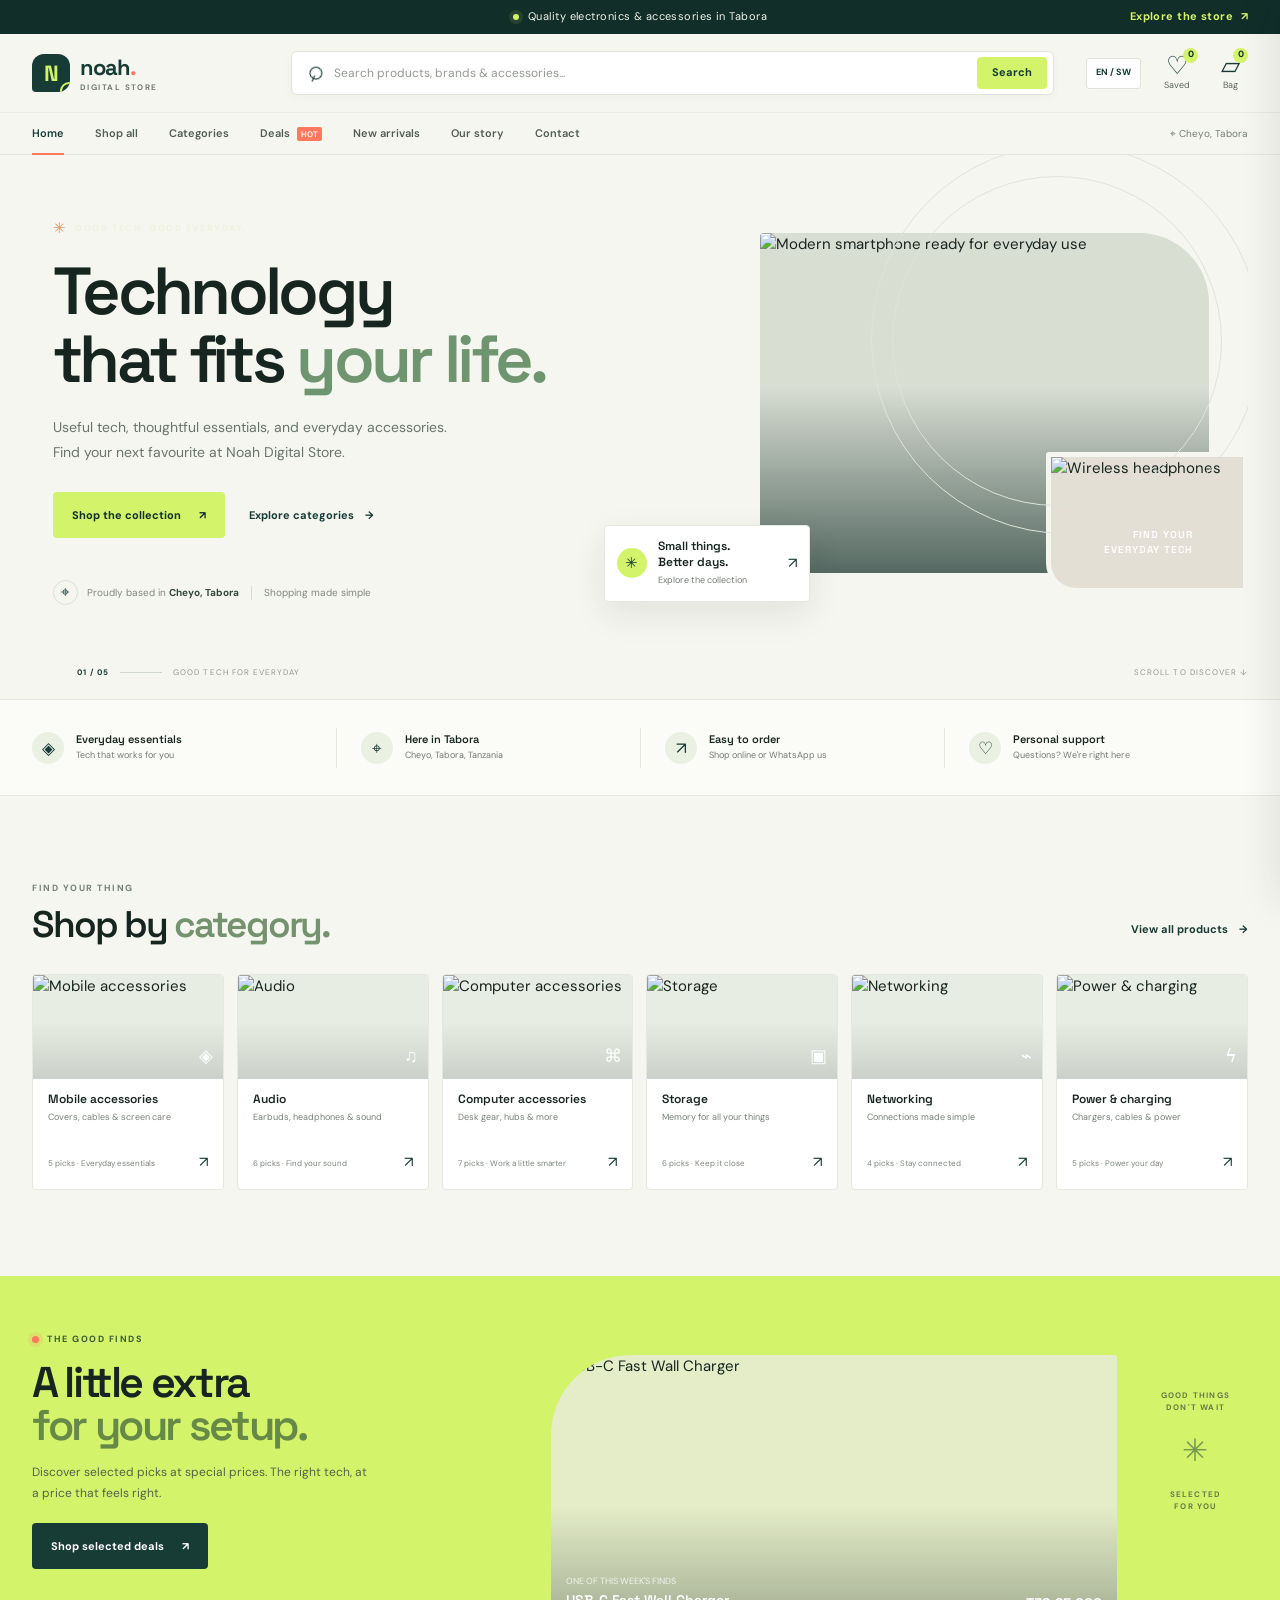
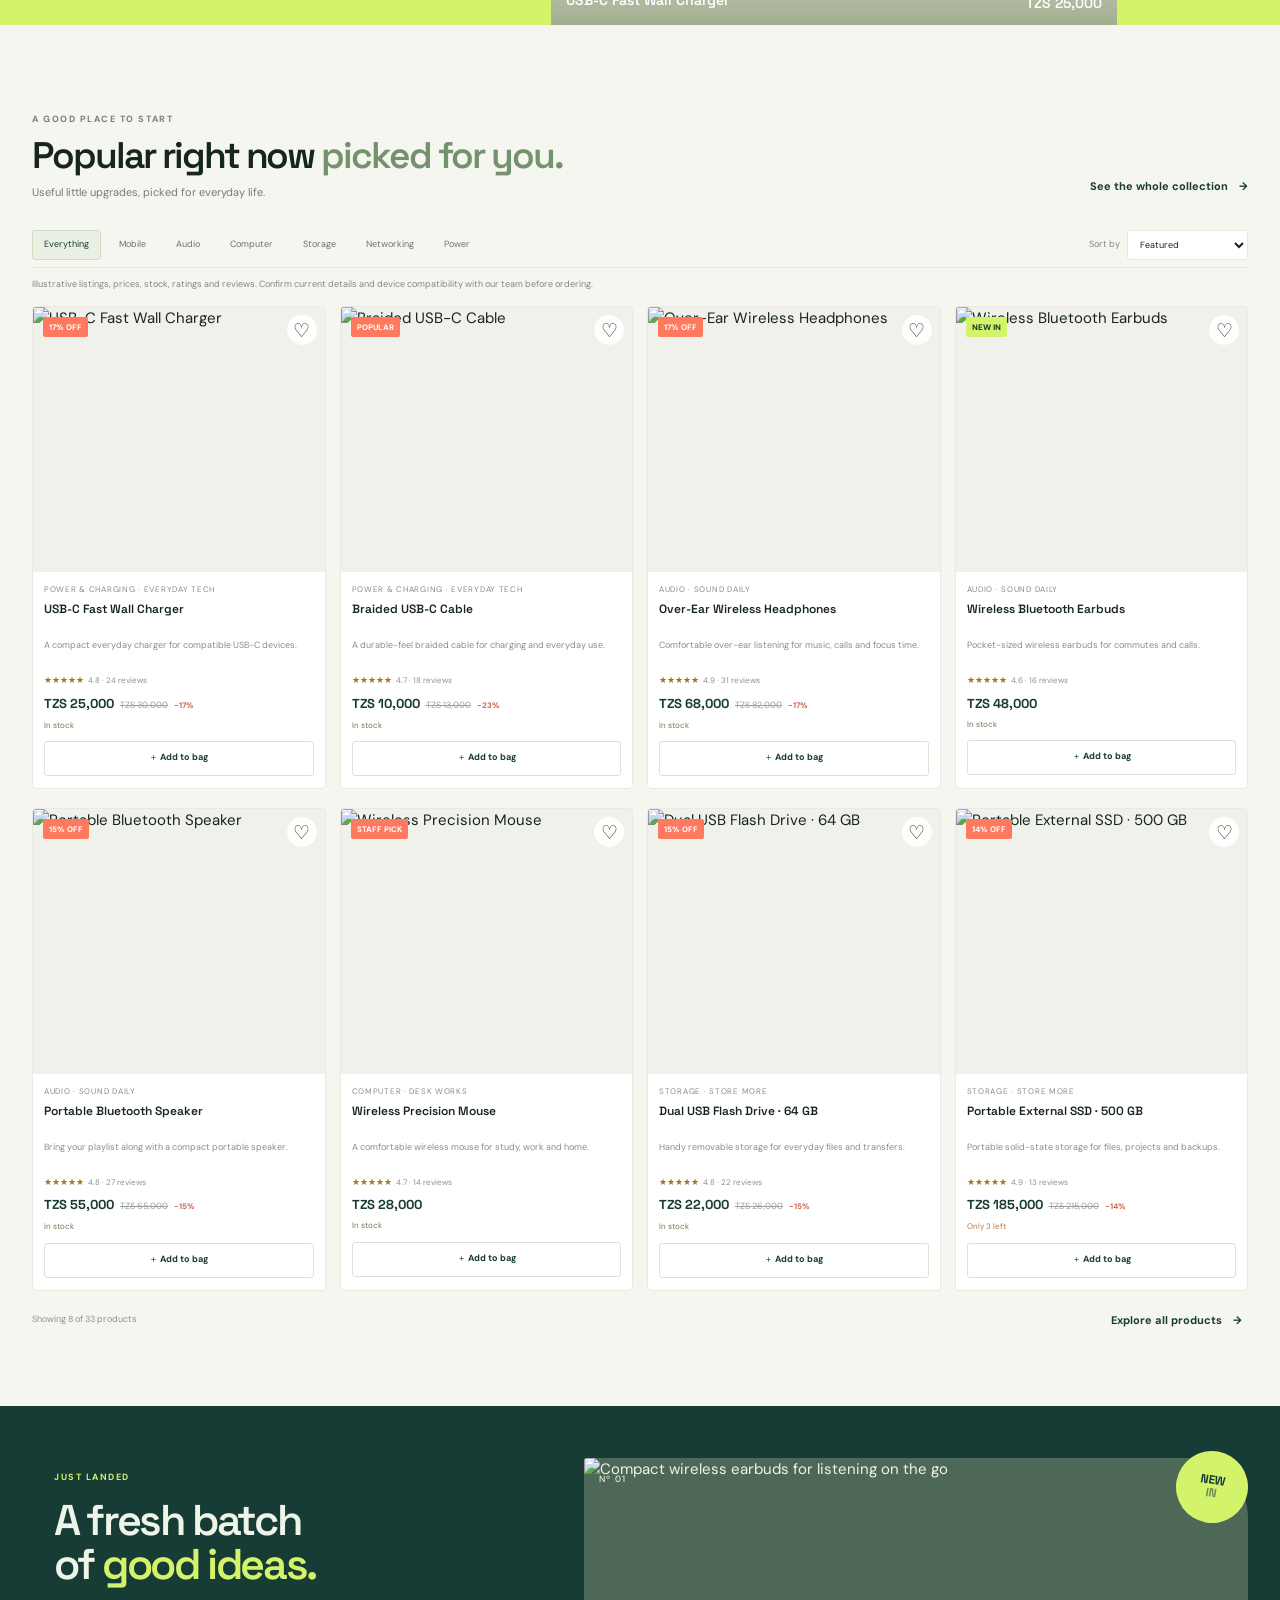
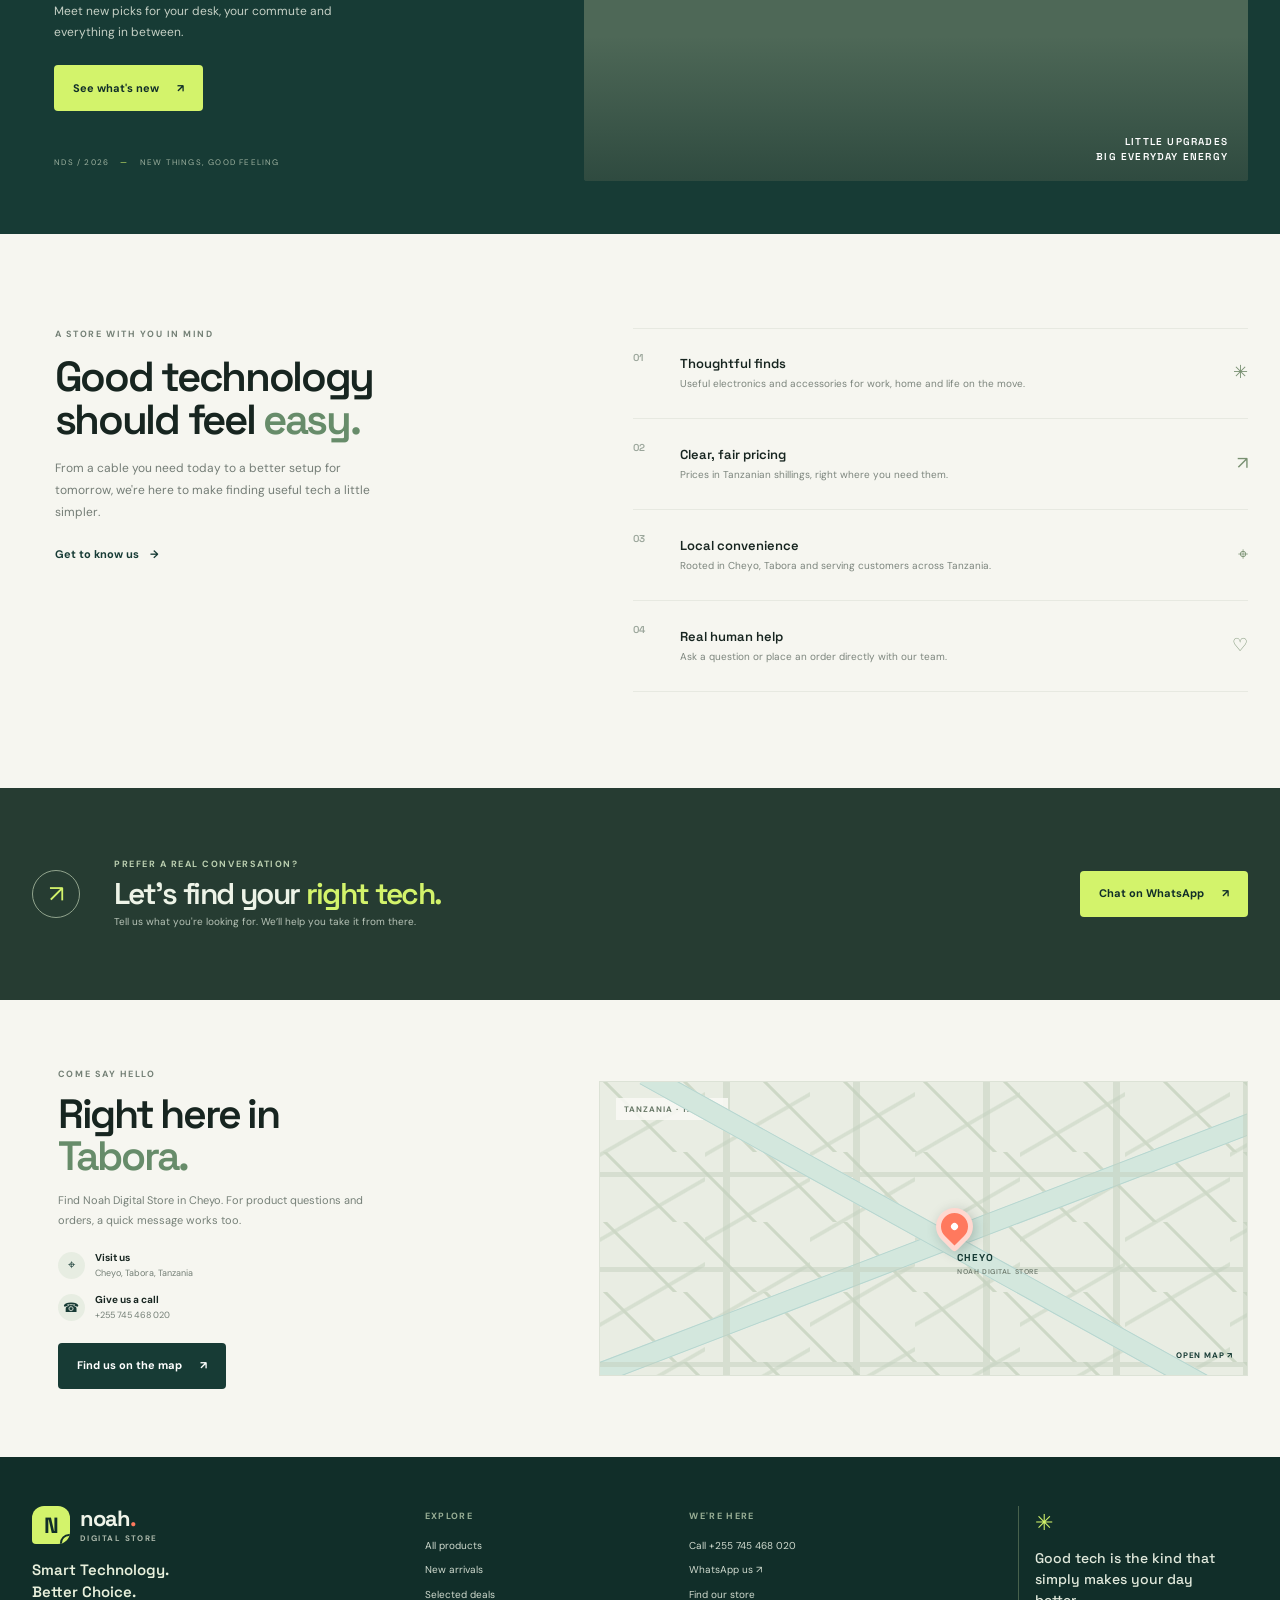
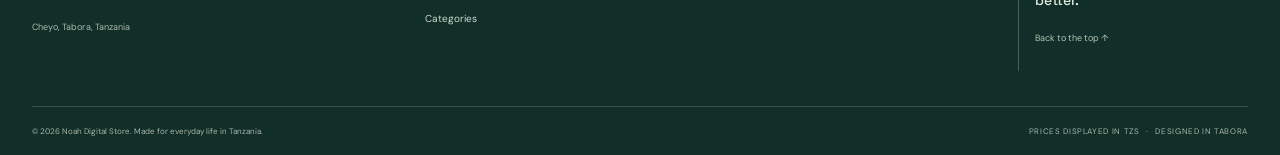
==== commit d60dfa52: "noah" ====
--- a/noahdigstore/index.html
+++ b/noahdigstore/index.html
@@ -35,6 +35,7 @@
 				<div class="search-suggestions" id="search-suggestions" hidden></div>
 			</form>
 			<div class="header-actions">
+				<button class="language-toggle" type="button" data-language-toggle aria-label="Switch language to Kiswahili">EN / SW</button>
 				<button class="header-action wishlist-trigger" id="wishlist-trigger" aria-label="Open wishlist"><span class="line-icon" aria-hidden="true">♡</span><span class="action-label">Saved</span><b class="count-badge" id="wishlist-count">0</b></button>
 				<button class="header-action cart-trigger" id="cart-trigger" aria-label="Open shopping bag"><span class="line-icon" aria-hidden="true">▱</span><span class="action-label">Bag</span><b class="count-badge" id="cart-count">0</b></button>
 			</div>
@@ -94,6 +95,11 @@
 			<div class="product-controls"><div class="category-pills" id="category-pills" aria-label="Filter products by category"></div><label class="sort-control"><span>Sort by</span><select id="sort-products" aria-label="Sort products"><option value="featured">Featured</option><option value="newest">Newest</option><option value="price-low">Price: low to high</option><option value="price-high">Price: high to low</option><option value="rating">Top rated</option></select></label></div>
 			<p class="catalog-note">Illustrative listings, prices, stock, ratings and reviews. Confirm current details and device compatibility with our team before ordering.</p>
 			<div class="search-state" id="search-state" hidden></div>
+			<div class="market-links" id="market-links" hidden aria-label="Compare prices in other markets">
+				<span>Compare live listings:</span>
+				<a id="jumia-market-link" href="#" target="_blank" rel="noreferrer">Jumia Tanzania <span aria-hidden="true">↗</span></a>
+				<a id="google-market-link" href="#" target="_blank" rel="noreferrer">Google Shopping <span aria-hidden="true">↗</span></a>
+			</div>
 			<div class="product-grid" id="product-grid" aria-live="polite"></div>
 			<div class="empty-state" id="empty-products" hidden><span>⌕</span><h3>Nothing in this little corner yet.</h3><p>Try another search or browse everything.</p><button class="button button-dark" id="reset-filters">Show all products</button></div>
 			<div class="collection-footer"><span id="product-count-label"></span><button class="text-link" id="show-more">Explore all products <span aria-hidden="true">→</span></button></div>
@@ -110,14 +116,30 @@
 
 	<footer class="site-footer"><div class="wrap footer-main"><div class="footer-brand"><a class="brand brand-footer" href="#top"><span class="brand-mark" aria-hidden="true"><span>N</span><i></i></span><span class="brand-copy"><strong>noah<span>.</span></strong><small>DIGITAL STORE</small></span></a><p>Smart Technology.<br>Better Choice.</p><span class="footer-place">Cheyo, Tabora, Tanzania</span></div><div class="footer-column"><h3>Explore</h3><a href="#shop">All products</a><a href="#new-arrivals">New arrivals</a><a href="#deals">Selected deals</a><a href="#categories">Categories</a></div><div class="footer-column"><h3>We're here</h3><a href="tel:+255745468020">Call +255 745 468 020</a><a href="https://wa.me/255745468020" target="_blank" rel="noreferrer">WhatsApp us ↗</a><a href="#contact">Find our store</a></div><div class="footer-note"><span class="footer-spark">✳</span><p>Good tech is the kind that simply makes your day better.</p><a href="#top">Back to the top ↑</a></div></div><div class="wrap footer-bottom"><span>© <span id="year"></span> Noah Digital Store. Made for everyday life in Tanzania.</span><span>PRICES DISPLAYED IN TZS <i>·</i> DESIGNED IN TABORA</span></div></footer>
 
-	<nav class="mobile-bottom-nav" aria-label="Quick navigation"><a href="#top" class="bottom-nav-active"><span aria-hidden="true">⌂</span><small>Home</small></a><a href="#categories"><span aria-hidden="true">▦</span><small>Explore</small></a><button id="mobile-search-button"><span aria-hidden="true">⌕</span><small>Search</small></button><button id="mobile-cart-button"><span aria-hidden="true">▱<i id="mobile-cart-count">0</i></span><small>Bag</small></button><a href="https://wa.me/255745468020" target="_blank" rel="noreferrer"><span aria-hidden="true">↗</span><small>Chat</small></a></nav>
+	<nav class="mobile-bottom-nav" aria-label="Quick navigation"><a href="#top" class="bottom-nav-active"><span aria-hidden="true">⌂</span><small>Home</small></a><a href="#categories"><span aria-hidden="true">▦</span><small>Explore</small></a><button id="mobile-search-button"><span aria-hidden="true">⌕</span><small>Search</small></button><button id="mobile-cart-button"><span aria-hidden="true">▱<i id="mobile-cart-count">0</i></span><small>Bag</small></button><button class="mobile-language-toggle" type="button" data-language-toggle aria-label="Switch language to Kiswahili"><span aria-hidden="true">文</span><small>Language</small></button><a href="https://wa.me/255745468020" target="_blank" rel="noreferrer"><span aria-hidden="true">↗</span><small>Chat</small></a></nav>
 
 	<div class="drawer-backdrop" id="drawer-backdrop" hidden></div>
 	<aside class="cart-drawer" id="cart-drawer" aria-label="Shopping bag" aria-hidden="true"><div class="drawer-head"><div><span class="eyebrow eyebrow-light">YOUR PICKS</span><h2>Your bag <span id="drawer-item-count">(0)</span></h2></div><button class="icon-button close-drawer" aria-label="Close shopping bag">×</button></div><div class="drawer-items" id="drawer-items"></div><div class="drawer-empty" id="drawer-empty"><span>▱</span><h3>Your bag is ready for something good.</h3><p>Explore the collection and find a little upgrade.</p><button class="button button-dark" id="drawer-shop">Explore products</button></div><div class="drawer-summary" id="drawer-summary"><div><span>Subtotal</span><strong id="cart-subtotal">TZS 0</strong></div><p>Delivery and final details can be confirmed with our team.</p><button class="button button-lime checkout-button" id="checkout-button">Continue on WhatsApp <span>↗</span></button><button class="drawer-continue close-drawer">Keep browsing</button></div></aside>
 
-	<dialog class="checkout-dialog" id="checkout-dialog" aria-labelledby="checkout-title"><button class="icon-button checkout-close" aria-label="Close checkout">×</button><div class="checkout-content"><span class="eyebrow eyebrow-light">ONE LAST THING</span><h2 id="checkout-title">Let's get this <em>to you.</em></h2><p>Your order details will open in WhatsApp for our team to confirm with you.</p><form id="checkout-form"><label>Full name<input name="name" autocomplete="name" required placeholder="Your name"></label><label>Phone number<input name="phone" type="tel" autocomplete="tel" required placeholder="+255 7XX XXX XXX"></label><label>Delivery preference<select name="delivery" required><option value="">Choose one</option><option value="Local delivery in Tabora">Local delivery in Tabora</option><option value="Store pickup in Cheyo">Store pickup in Cheyo</option><option value="Discuss delivery options">Discuss delivery options</option></select></label><label>Area or delivery address<input name="address" autocomplete="street-address" placeholder="Area, street or pickup note"></label><label>Payment preference<select name="payment"><option value="Discuss with store">Discuss with store</option><option value="M-Pesa">M-Pesa</option><option value="Airtel Money">Airtel Money</option><option value="Mixx by Yas">Mixx by Yas</option><option value="HaloPesa">HaloPesa</option><option value="Bank payment">Bank payment</option><option value="Cash on delivery, if available">Cash on delivery, if available</option></select></label><button class="button button-dark checkout-submit" type="submit">Send order to Noah <span>↗</span></button><small class="checkout-disclaimer">No payment is taken on this website. Our team will confirm availability, delivery and payment directly with you.</small></form></div></dialog>
-	<dialog class="product-dialog" id="product-dialog" aria-labelledby="dialog-product-name"><button class="icon-button dialog-close" aria-label="Close product details">×</button><div id="product-dialog-content"></div></dialog>
-	<div class="toast-region" id="toast-region" aria-live="polite" aria-atomic="true"></div>
-	<script src="script.js"></script>
+	<dialog class="checkout-dialog" id="checkout-dialog" aria-labelledby="checkout-title"><button class="icon-button checkout-close" aria-label="Close checkout">×</button><div class="checkout-content"><span class="eyebrow eyebrow-light">ONE LAST THING</span><h2 id="checkout-title">Let's get this <em>to you.</em></h2><p>Your order details will open in WhatsApp for our team to confirm with you.</p><form id="checkout-form">
+<label>Full name<input name="name" autocomplete="name" required placeholder="Your name"></label>
+<label>Phone number<input name="phone" type="tel" autocomplete="tel" required placeholder="+255 7XX XXX XXX"></label>
+<label>Service required<select id="checkout-service" name="service" required><option value="">Choose a service</option><option value="ask">Ask about a product · TSh 1,000</option><option value="find">Ask us to find a product · TSh 2,000</option><option value="buy">Buy goods and arrange delivery · TSh 5,000 + goods</option></select></label>
+<div class="checkout-payment-info" id="checkout-payment-info" aria-live="polite" hidden><strong>Lipa Number: 251268047</strong><span>Selected service: <b id="service-choice-label"></b></span><span>Service fee: <b id="service-fee-amount"></b></span><span>Estimated payment: <b id="service-total-amount"></b></span><small id="service-goods-note"></small></div>
+<label>Product category<select name="category"><option value="">Use category of items in bag</option><option value="Technology / Electronics">Technology / Electronics</option><option value="Phones and accessories">Phones and accessories</option><option value="Computers and office equipment">Computers and office equipment</option><option value="Furniture">Furniture</option><option value="Home appliances">Home appliances</option><option value="Fashion">Fashion</option><option value="Spare parts">Spare parts</option><option value="Other products">Other products</option></select></label>
+<label>Maximum budget (TZS)<input name="budget" type="number" min="0" step="100" inputmode="numeric" placeholder="Optional budget"></label>
+<label>Product specifications / details<textarea name="details" rows="3" placeholder="Model, size, colour, condition or compatibility details"></textarea></label>
+<label>Known supplier or store<input name="supplier" placeholder="Optional, if you have a preferred store"></label>
+<label>Delivery preference<select name="delivery" required><option value="">Choose one</option><option value="Local delivery in Tabora">Local delivery in Tabora</option><option value="Store pickup in Cheyo">Store pickup in Cheyo</option><option value="Discuss delivery options">Discuss delivery options</option></select></label>
+<label>Area or delivery address<input name="address" autocomplete="street-address" required placeholder="Area, street or pickup note"></label>
+<label>Payment preference<select name="payment"><option value="Discuss with store">Discuss with store</option><option value="M-Pesa">M-Pesa</option><option value="Airtel Money">Airtel Money</option><option value="Mixx by Yas">Mixx by Yas</option><option value="HaloPesa">HaloPesa</option><option value="Halotel TIPS payment">Halotel TIPS payment</option><option value="Bank payment">Bank payment</option><option value="Cash on delivery, if available">Cash on delivery, if available</option></select></label>
+<label>Additional notes for Noah<textarea name="notes" rows="3" placeholder="Anything else we should know about your request"></textarea></label>
+<fieldset class="payment-confirmation" aria-describedby="payment-confirmation-note"><legend>Have you completed the payment?</legend><label><input type="radio" name="payment-confirmed" value="yes" required> Yes, I have paid</label><label><input type="radio" name="payment-confirmed" value="no" required> No, I have not paid</label><label class="receipt-number-field" id="receipt-number-field" hidden>Transaction ID<input name="receipt-number" type="text" autocomplete="off" placeholder="Enter your Transaction ID" disabled></label><small id="payment-confirmation-note">You can send the order only after payment and its Transaction ID. Noah will verify the payment directly; this website cannot verify it.</small></fieldset>
+<button class="button button-dark checkout-submit" type="submit">Send order to Noah <span>↗</span></button><small class="checkout-disclaimer">No payment is taken on this website. Our team will confirm availability, delivery and payment directly with you.</small></form></div></dialog>
+<dialog class="checkout-dialog order-confirmation-dialog" id="order-confirmation" aria-labelledby="order-confirmation-title"><button class="icon-button checkout-close order-confirmation-close" aria-label="Close order confirmation">×</button><div class="checkout-content"><span class="eyebrow eyebrow-light">ORDER REQUEST READY</span><h2 id="order-confirmation-title">Thanks for your <em>request.</em></h2><p>Your reference is <strong id="confirmation-reference"></strong>.</p><p id="confirmation-save-status"></p><p>WhatsApp should open with your order details. Tap <strong>Send</strong> in WhatsApp to deliver the request to Noah. This page cannot confirm that WhatsApp sent it.</p><button class="button button-dark order-confirmation-close" type="button">Done</button></div></dialog>
+<dialog class="product-dialog" id="product-dialog" aria-labelledby="dialog-product-name"><button class="icon-button dialog-close" aria-label="Close product details">×</button><div id="product-dialog-content"></div></dialog>
+<div class="toast-region" id="toast-region" aria-live="polite" aria-atomic="true"></div>
+<script src="translations.js"></script>
+<script src="script.js"></script>
 </body>
 </html>
--- a/noahdigstore/styles.css
+++ b/noahdigstore/styles.css
@@ -57,6 +57,8 @@
 .suggestion-item:hover { background: var(--paper); }
 .suggestion-item span:last-child { color: var(--muted); }
 .header-actions { display: flex; justify-content: flex-end; gap: 15px; }
+.language-toggle { min-height: 31px; align-self: center; padding: 0 9px; border: 1px solid #dfe3d9; border-radius: 3px; color: var(--forest); background: #fff; font-size: 9px; font-weight: 700; white-space: nowrap; cursor: pointer; }
+.language-toggle:hover { border-color: var(--forest); background: #f0f3eb; }
 .header-action { position: relative; display: grid; justify-items: center; gap: 0; padding: 3px 8px; border: 0; background: none; cursor: pointer; }
 .line-icon { color: var(--forest); font-size: 25px; line-height: 1.05; }
 .action-label { color: #5c665e; font-size: 9px; }
@@ -174,6 +176,7 @@
 .product-badge { position: absolute; z-index: 1; top: 10px; left: 10px; padding: 4px 6px; border-radius: 2px; color: #fff; background: var(--coral); font-size: 8px; font-weight: 700; }
 .product-badge.badge-new { color: var(--forest-deep); background: var(--lime); }
 .product-badge.badge-soldout { background: #707973; }
+.product-badge.badge-pending { color: #3a3926; background: #f3d982; }
 .wish-button { width: 30px; height: 30px; position: absolute; z-index: 2; top: 8px; right: 8px; display: grid; place-items: center; border: 0; border-radius: 50%; color: #27332d; background: #ffffffed; font-size: 19px; cursor: pointer; transition: color .2s, background .2s; }
 .wish-button.is-saved { color: #fff; background: var(--coral); }
 .quick-view { position: absolute; z-index: 1; right: 10px; bottom: 10px; left: 10px; min-height: 34px; border: 0; border-radius: 3px; color: var(--forest); background: #fffffff0; font-size: 9px; font-weight: 700; opacity: 0; transform: translateY(5px); transition: opacity .2s, transform .2s; cursor: pointer; }
@@ -191,6 +194,9 @@
 .stock-status { margin-top: 6px; color: #657e52; font-size: 8px; }
 .stock-status.low { color: #be7843; }
 .stock-status.out { color: #9b5a57; }
+.stock-status.pending { color: #8a6413; font-weight: 700; }
+.product-price-note { display: block; margin-top: 4px; color: #8a6413; font-size: 8px; line-height: 1.45; }
+.pending-price-reference { margin-top: 8px; padding: 7px; border-left: 2px solid #d6aa3b; color: #6f571e; background: #fbf5e3; font-size: 9px; line-height: 1.5; }
 .product-add { width: 100%; min-height: 35px; display: flex; align-items: center; justify-content: center; gap: 7px; margin-top: 10px; border: 1px solid #dbe3d6; border-radius: 3px; color: var(--forest); background: #fff; font-size: 9px; font-weight: 700; cursor: pointer; transition: color .2s, background .2s, border .2s; }
 .product-add:hover:not(:disabled) { border-color: var(--forest); color: #fff; background: var(--forest); }
 .product-add:disabled { color: #a0a69f; background: #f4f5f1; cursor: not-allowed; }
@@ -308,10 +314,22 @@
 .checkout-content h2 { margin: 8px 0; font: 600 27px/1.15 var(--font-display); }
 .checkout-content h2 em { color: #678c6a; font-style: normal; }
 .checkout-content > p { margin: 0 0 18px; color: #737e75; font-size: 10px; }
+.order-confirmation-dialog .checkout-content > p { margin: 10px 0; font-size: 11px; line-height: 1.7; }
+.order-confirmation-dialog #confirmation-reference { color: var(--forest); font: 700 14px var(--font-display); }
+.order-confirmation-dialog .button { margin-top: 12px; }
 .checkout-close { position: absolute; z-index: 2; top: 12px; right: 12px; }
 .checkout-content form { display: grid; gap: 12px; }
 .checkout-content label { display: grid; gap: 5px; color: #536057; font-size: 10px; font-weight: 700; }
-.checkout-content input, .checkout-content select { width: 100%; min-height: 41px; padding: 0 11px; border: 1px solid #dfe4da; border-radius: 3px; color: var(--ink); background: #fff; font-size: 11px; }
+.checkout-content input, .checkout-content select, .checkout-content textarea { width: 100%; min-height: 41px; padding: 0 11px; border: 1px solid #dfe4da; border-radius: 3px; color: var(--ink); background: #fff; font-size: 11px; }
+.checkout-content textarea { min-height: 76px; padding-block: 9px; resize: vertical; }
+.payment-confirmation { display: grid; gap: 8px; margin: 0; padding: 12px; border: 1px solid #dfe4da; border-radius: 3px; }
+.payment-confirmation legend { padding: 0 4px; color: #536057; font-size: 10px; font-weight: 700; }
+.payment-confirmation label { display: flex; align-items: center; gap: 8px; cursor: pointer; }
+.payment-confirmation input { width: 16px; min-height: 16px; margin: 0; accent-color: var(--forest); }
+.payment-confirmation .receipt-number-field { display: grid; gap: 5px; margin-top: 2px; }
+.payment-confirmation .receipt-number-field[hidden] { display: none; }
+.payment-confirmation .receipt-number-field input { width: 100%; min-height: 41px; padding: 0 11px; border: 1px solid #dfe4da; border-radius: 3px; color: var(--ink); background: #fff; font-size: 11px; }
+.payment-confirmation small { color: #7d877e; font-size: 9px; font-weight: 400; line-height: 1.6; }
 .checkout-submit { width: 100%; justify-content: space-between; margin-top: 3px; }
 .checkout-disclaimer { color: #7d877e; font-size: 9px; line-height: 1.6; }
 .dialog-close { position: absolute; z-index: 3; top: 12px; right: 12px; }
@@ -473,7 +491,7 @@
   .footer-note { padding-left: 10px; }
   .footer-note p { font-size: 12px; }
   .footer-bottom { min-height: 64px; align-items: start; flex-direction: column; justify-content: center; gap: 3px; padding-block: 10px; font-size: 7px; }
-  .mobile-bottom-nav { height: 62px; position: fixed; z-index: 25; right: 0; bottom: 0; left: 0; display: grid; grid-template-columns: repeat(5,1fr); border-top: 1px solid #e1e5dc; background: #fbfbf7f5; backdrop-filter: blur(14px); }
+  .mobile-bottom-nav { height: 62px; position: fixed; z-index: 25; right: 0; bottom: 0; left: 0; display: grid; grid-template-columns: repeat(6,minmax(0,1fr)); border-top: 1px solid #e1e5dc; background: #fbfbf7f5; backdrop-filter: blur(14px); }
   .mobile-bottom-nav > a, .mobile-bottom-nav > button { display: grid; align-content: center; justify-items: center; gap: 1px; border: 0; color: #79837a; background: transparent; cursor: pointer; }
   .mobile-bottom-nav > a > span, .mobile-bottom-nav > button > span { position: relative; font-size: 20px; line-height: 1.05; }
   .mobile-bottom-nav small { font-size: 8px; }
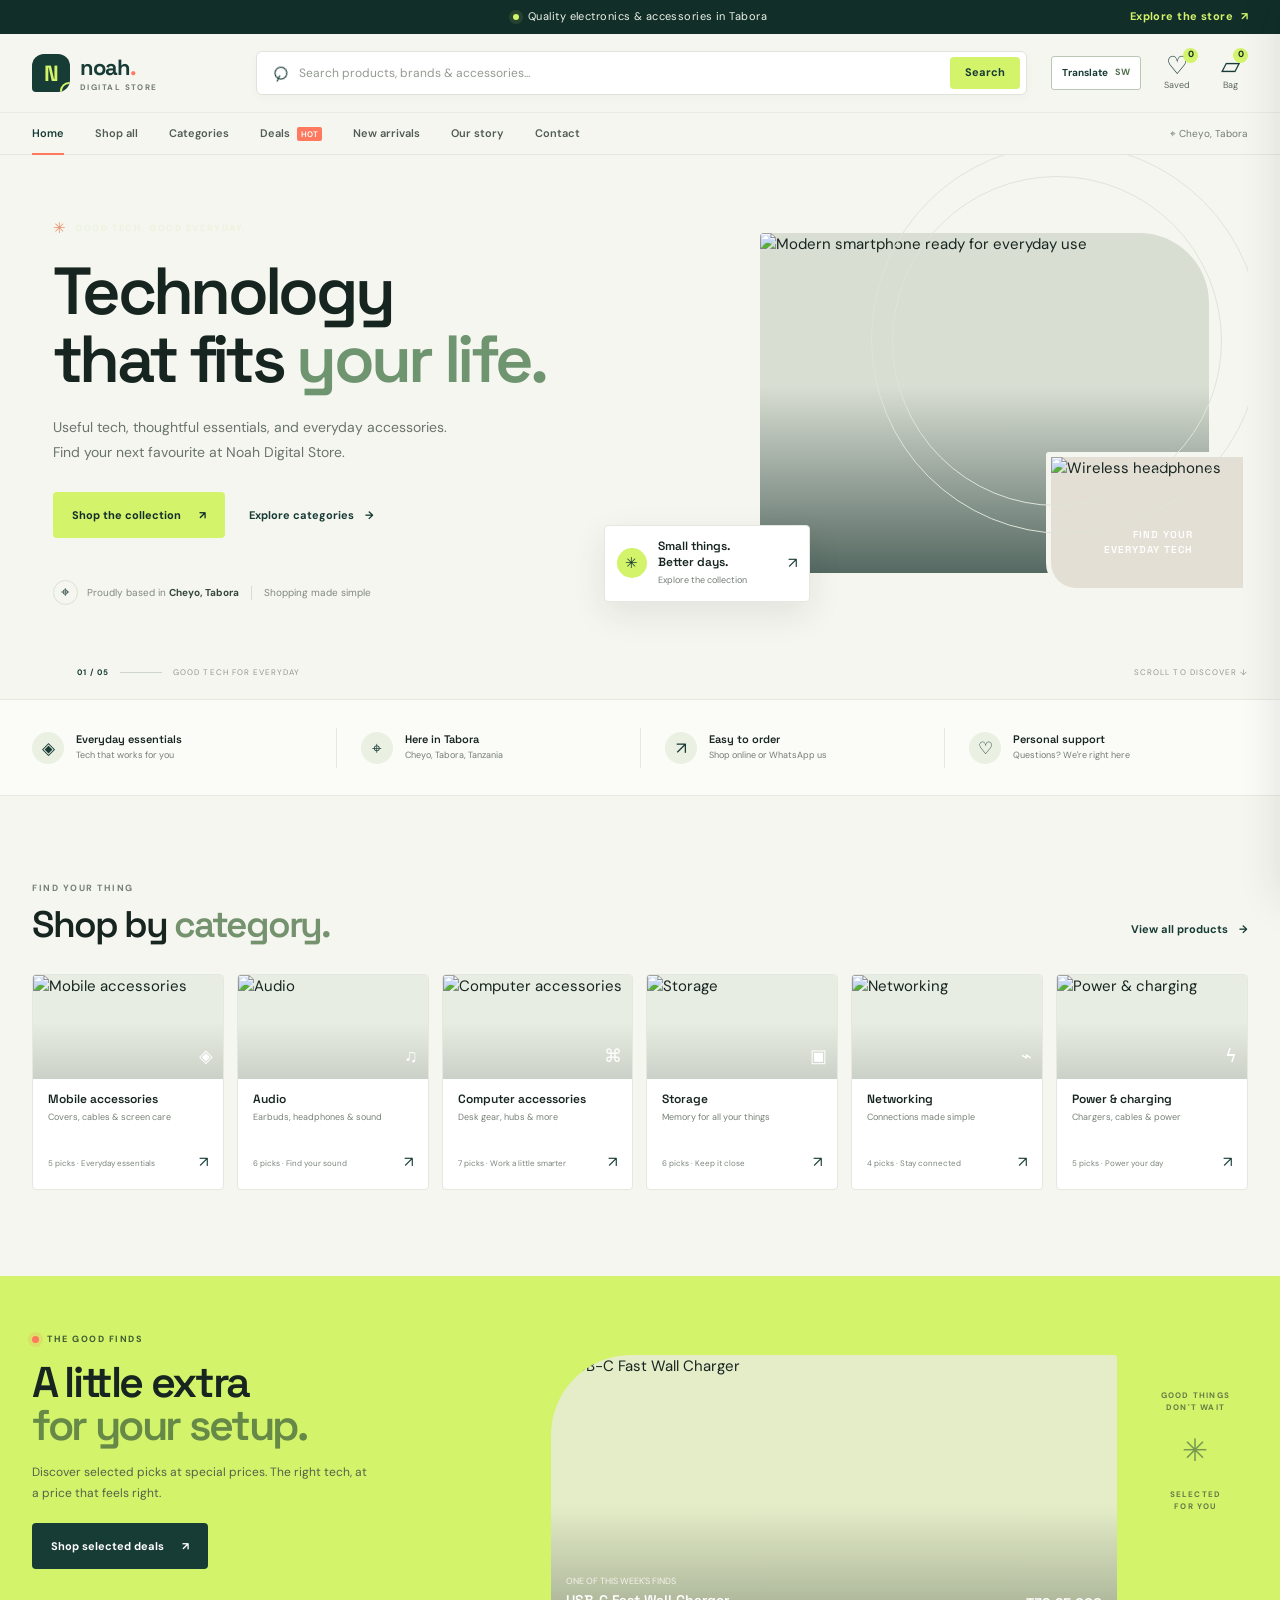
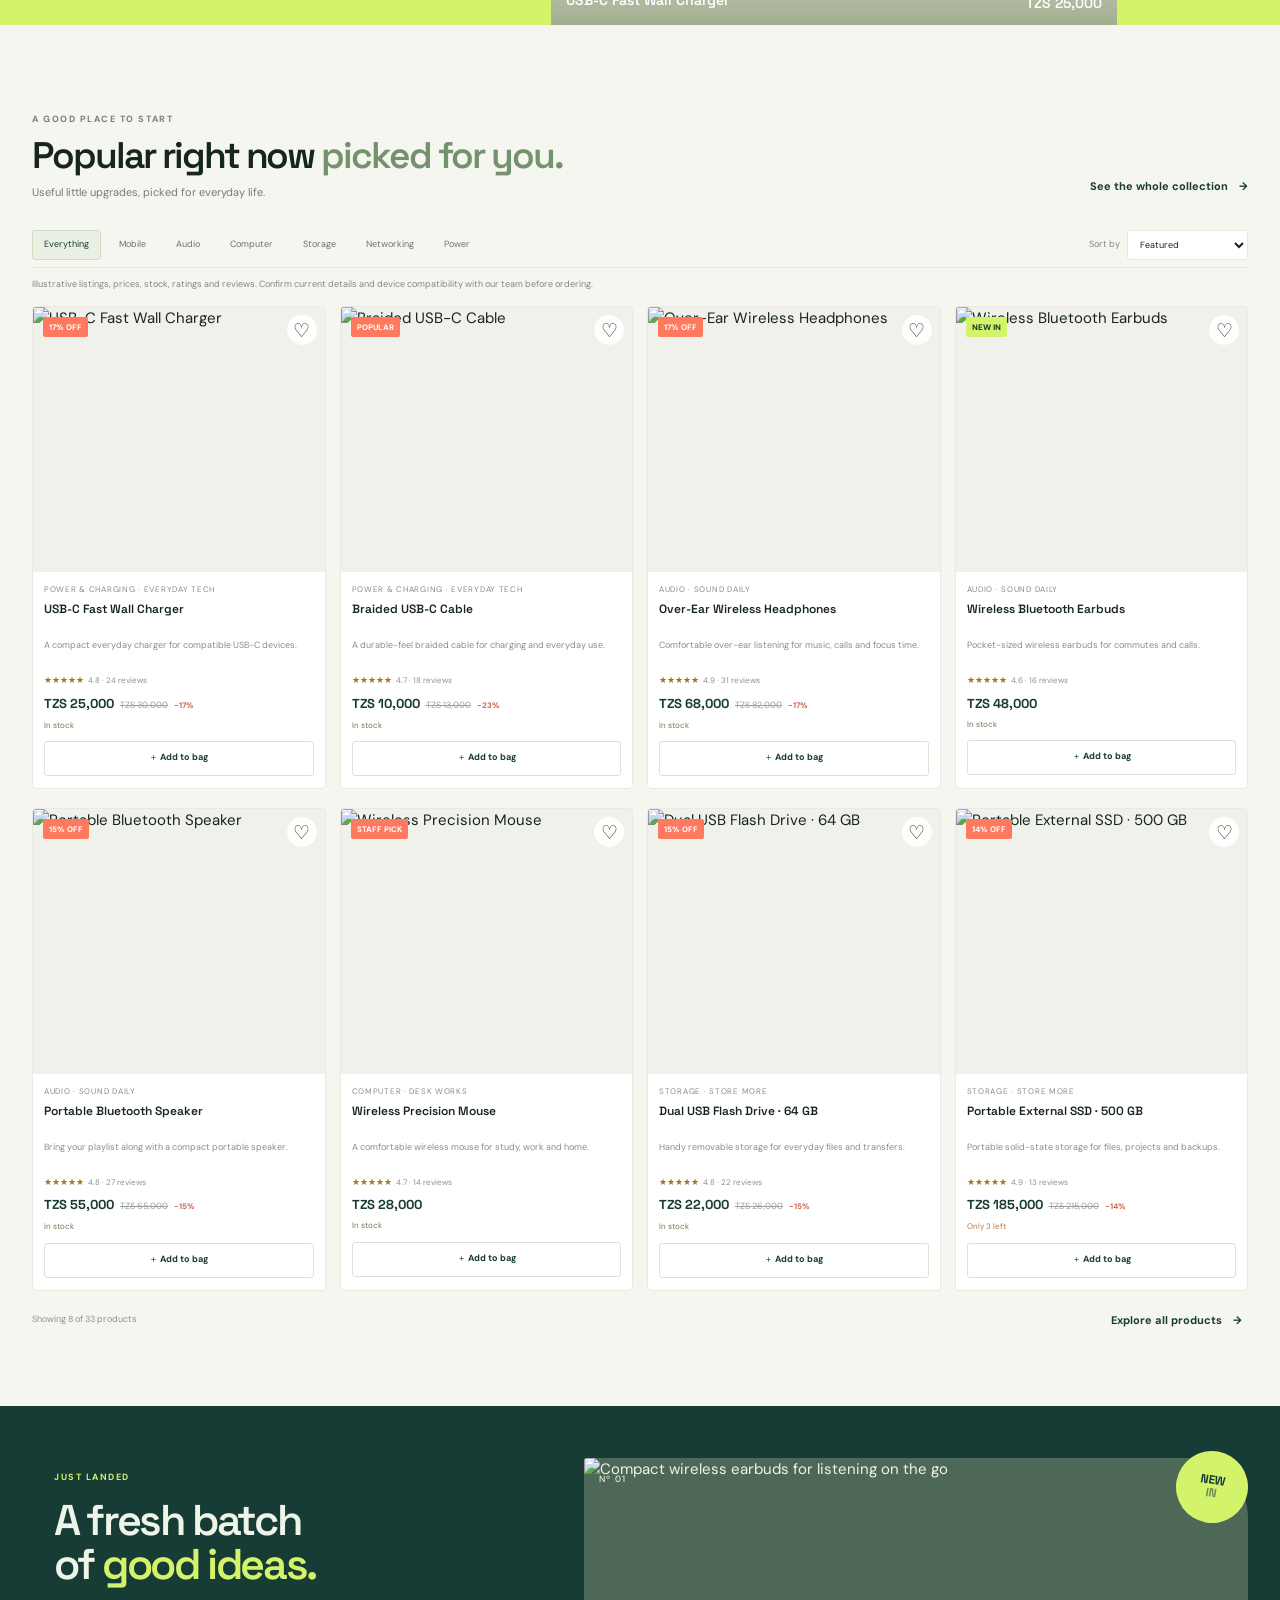
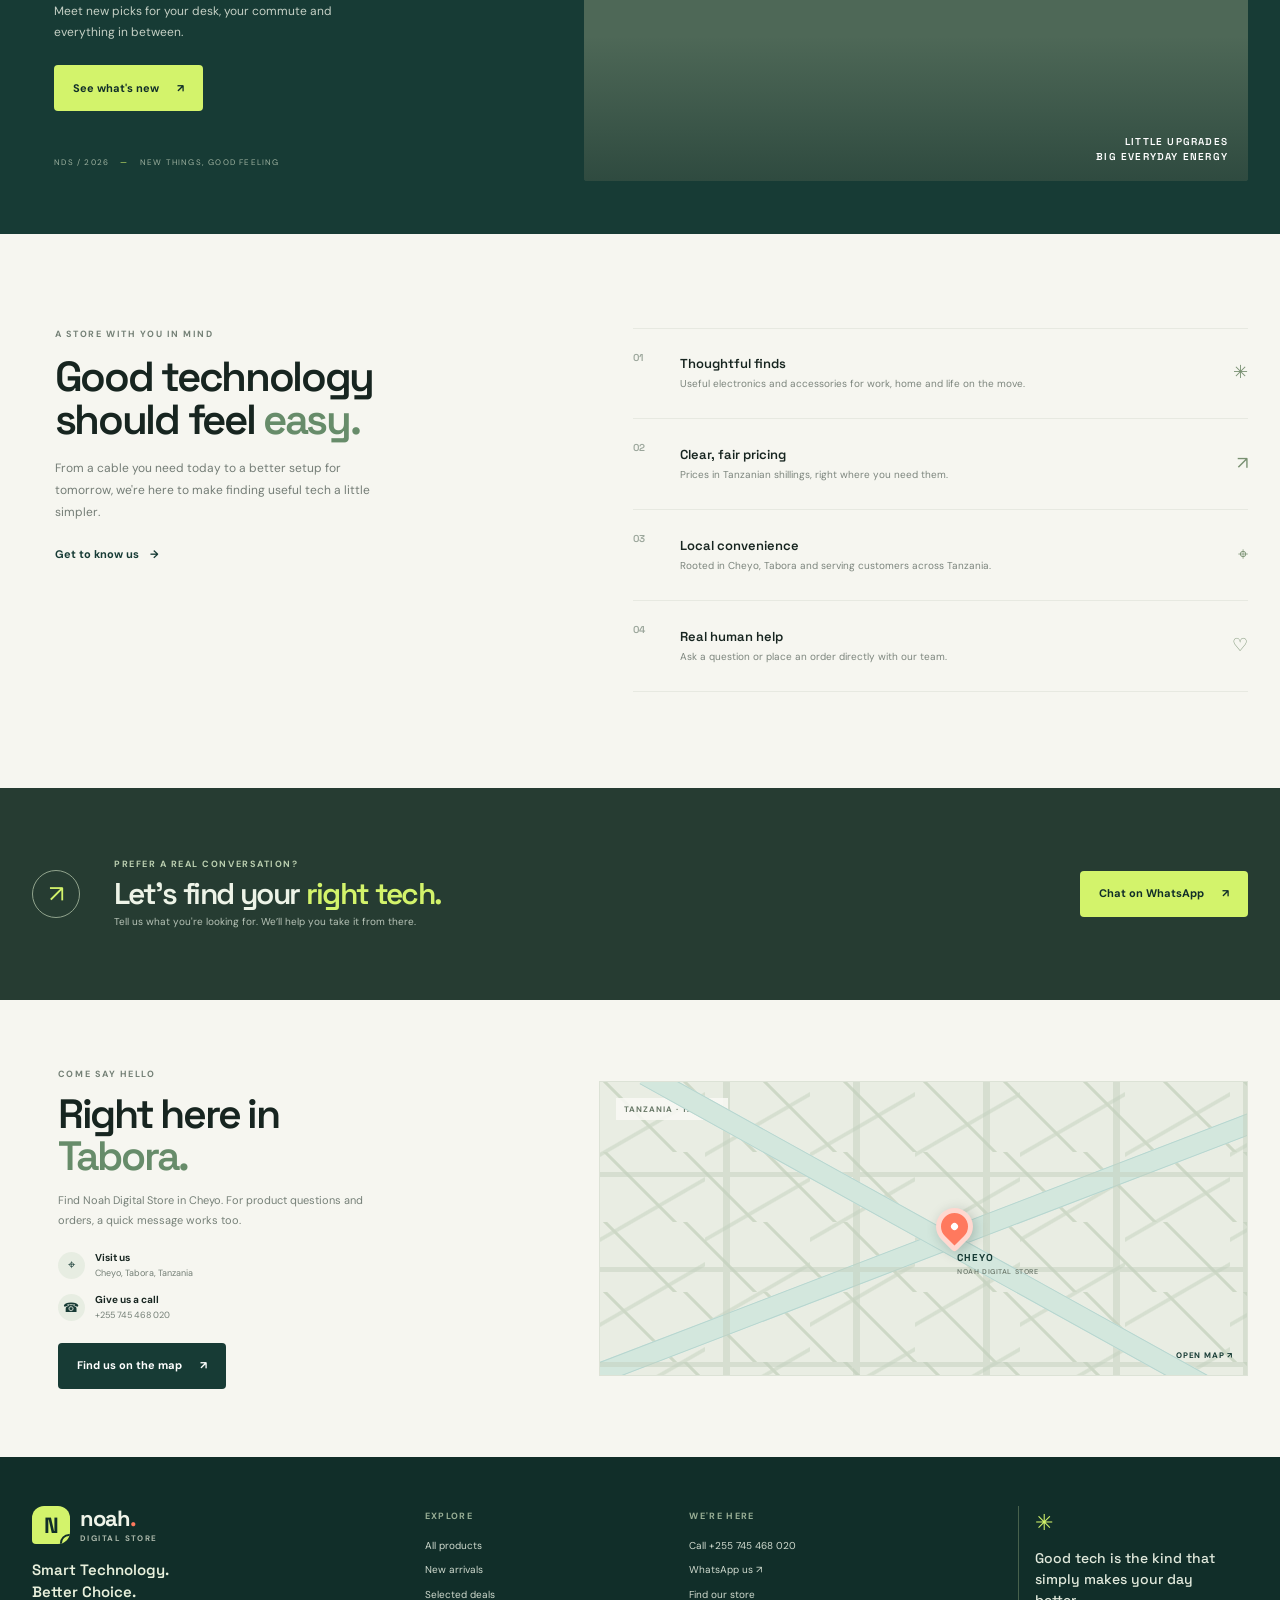
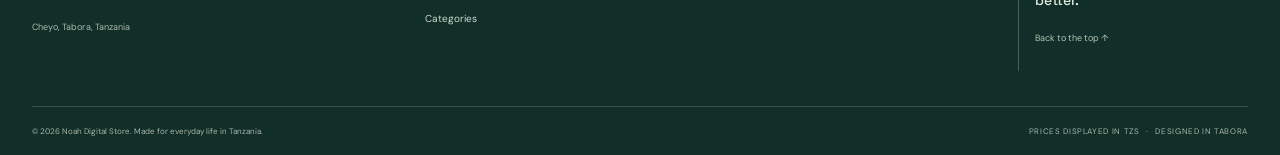
==== commit b9e682c3: "noah" ====
--- a/noahdigstore/index.html
+++ b/noahdigstore/index.html
@@ -35,7 +35,7 @@
 				<div class="search-suggestions" id="search-suggestions" hidden></div>
 			</form>
 			<div class="header-actions">
-				<button class="language-toggle" type="button" data-language-toggle aria-label="Switch language to Kiswahili">EN / SW</button>
+				<button class="language-toggle" type="button" data-language-toggle aria-label="Translate to Kiswahili"><span class="language-label">Translate</span><span class="language-code" aria-hidden="true">SW</span></button>
 				<button class="header-action wishlist-trigger" id="wishlist-trigger" aria-label="Open wishlist"><span class="line-icon" aria-hidden="true">♡</span><span class="action-label">Saved</span><b class="count-badge" id="wishlist-count">0</b></button>
 				<button class="header-action cart-trigger" id="cart-trigger" aria-label="Open shopping bag"><span class="line-icon" aria-hidden="true">▱</span><span class="action-label">Bag</span><b class="count-badge" id="cart-count">0</b></button>
 			</div>
@@ -116,7 +116,7 @@
 
 	<footer class="site-footer"><div class="wrap footer-main"><div class="footer-brand"><a class="brand brand-footer" href="#top"><span class="brand-mark" aria-hidden="true"><span>N</span><i></i></span><span class="brand-copy"><strong>noah<span>.</span></strong><small>DIGITAL STORE</small></span></a><p>Smart Technology.<br>Better Choice.</p><span class="footer-place">Cheyo, Tabora, Tanzania</span></div><div class="footer-column"><h3>Explore</h3><a href="#shop">All products</a><a href="#new-arrivals">New arrivals</a><a href="#deals">Selected deals</a><a href="#categories">Categories</a></div><div class="footer-column"><h3>We're here</h3><a href="tel:+255745468020">Call +255 745 468 020</a><a href="https://wa.me/255745468020" target="_blank" rel="noreferrer">WhatsApp us ↗</a><a href="#contact">Find our store</a></div><div class="footer-note"><span class="footer-spark">✳</span><p>Good tech is the kind that simply makes your day better.</p><a href="#top">Back to the top ↑</a></div></div><div class="wrap footer-bottom"><span>© <span id="year"></span> Noah Digital Store. Made for everyday life in Tanzania.</span><span>PRICES DISPLAYED IN TZS <i>·</i> DESIGNED IN TABORA</span></div></footer>
 
-	<nav class="mobile-bottom-nav" aria-label="Quick navigation"><a href="#top" class="bottom-nav-active"><span aria-hidden="true">⌂</span><small>Home</small></a><a href="#categories"><span aria-hidden="true">▦</span><small>Explore</small></a><button id="mobile-search-button"><span aria-hidden="true">⌕</span><small>Search</small></button><button id="mobile-cart-button"><span aria-hidden="true">▱<i id="mobile-cart-count">0</i></span><small>Bag</small></button><button class="mobile-language-toggle" type="button" data-language-toggle aria-label="Switch language to Kiswahili"><span aria-hidden="true">文</span><small>Language</small></button><a href="https://wa.me/255745468020" target="_blank" rel="noreferrer"><span aria-hidden="true">↗</span><small>Chat</small></a></nav>
+	<nav class="mobile-bottom-nav" aria-label="Quick navigation"><a href="#top" class="bottom-nav-active"><span aria-hidden="true">⌂</span><small>Home</small></a><a href="#categories"><span aria-hidden="true">▦</span><small>Explore</small></a><button id="mobile-search-button"><span aria-hidden="true">⌕</span><small>Search</small></button><button id="mobile-cart-button"><span aria-hidden="true">▱<i id="mobile-cart-count">0</i></span><small>Bag</small></button><button class="mobile-language-toggle" type="button" data-language-toggle aria-label="Translate to Kiswahili"><span class="language-code" aria-hidden="true">SW</span><small>Translate</small></button><a href="https://wa.me/255745468020" target="_blank" rel="noreferrer"><span aria-hidden="true">↗</span><small>Chat</small></a></nav>
 
 	<div class="drawer-backdrop" id="drawer-backdrop" hidden></div>
 	<aside class="cart-drawer" id="cart-drawer" aria-label="Shopping bag" aria-hidden="true"><div class="drawer-head"><div><span class="eyebrow eyebrow-light">YOUR PICKS</span><h2>Your bag <span id="drawer-item-count">(0)</span></h2></div><button class="icon-button close-drawer" aria-label="Close shopping bag">×</button></div><div class="drawer-items" id="drawer-items"></div><div class="drawer-empty" id="drawer-empty"><span>▱</span><h3>Your bag is ready for something good.</h3><p>Explore the collection and find a little upgrade.</p><button class="button button-dark" id="drawer-shop">Explore products</button></div><div class="drawer-summary" id="drawer-summary"><div><span>Subtotal</span><strong id="cart-subtotal">TZS 0</strong></div><p>Delivery and final details can be confirmed with our team.</p><button class="button button-lime checkout-button" id="checkout-button">Continue on WhatsApp <span>↗</span></button><button class="drawer-continue close-drawer">Keep browsing</button></div></aside>
--- a/noahdigstore/styles.css
+++ b/noahdigstore/styles.css
@@ -38,7 +38,7 @@
 .announcement-inner a { position: absolute; right: 0; color: var(--lime); font-weight: 700; }
 .announcement-inner a span { margin-left: 4px; }
 .site-header { position: sticky; z-index: 20; top: 0; background: #f6f6f0ed; backdrop-filter: blur(16px); border-bottom: 1px solid #e5e7df; }
-.header-main { height: 78px; display: grid; grid-template-columns: 225px minmax(280px, 1fr) 160px; align-items: center; gap: 34px; }
+.header-main { height: 78px; display: grid; grid-template-columns: 200px minmax(240px, 1fr) max-content; align-items: center; gap: 24px; }
 .brand { display: inline-flex; width: fit-content; align-items: center; gap: 10px; color: var(--forest); }
 .brand-mark { width: 38px; height: 38px; display: grid; position: relative; place-items: center; overflow: hidden; border-radius: 12px 12px 12px 4px; color: var(--lime); background: var(--forest); font: 700 22px var(--font-display); }
 .brand-mark i { position: absolute; width: 18px; height: 18px; right: -8px; bottom: -8px; border: 2px solid var(--lime); border-radius: 50%; }
@@ -57,7 +57,8 @@
 .suggestion-item:hover { background: var(--paper); }
 .suggestion-item span:last-child { color: var(--muted); }
 .header-actions { display: flex; justify-content: flex-end; gap: 15px; }
-.language-toggle { min-height: 31px; align-self: center; padding: 0 9px; border: 1px solid #dfe3d9; border-radius: 3px; color: var(--forest); background: #fff; font-size: 9px; font-weight: 700; white-space: nowrap; cursor: pointer; }
+.language-toggle { min-height: 34px; display: inline-flex; align-items: center; align-self: center; gap: 7px; padding: 0 10px; border: 1px solid #b8c8b3; border-radius: 3px; color: var(--forest); background: #fff; font-size: 10px; font-weight: 700; white-space: nowrap; cursor: pointer; }
+.language-code { color: #536f4f; font-size: 9px; font-weight: 700; }
 .language-toggle:hover { border-color: var(--forest); background: #f0f3eb; }
 .header-action { position: relative; display: grid; justify-items: center; gap: 0; padding: 3px 8px; border: 0; background: none; cursor: pointer; }
 .line-icon { color: var(--forest); font-size: 25px; line-height: 1.05; }
@@ -350,7 +351,7 @@
 @media (min-width: 1500px) { .hero { min-height: 565px; } .hero-art { height: 440px; } .product-grid { grid-template-columns: repeat(5, minmax(0, 1fr)); } }
 @media (max-width: 1050px) {
   .wrap, .announcement-inner { width: min(var(--content), calc(100% - 42px)); }
-  .header-main { grid-template-columns: 185px minmax(220px,1fr) 135px; gap: 19px; }
+  .header-main { grid-template-columns: 185px minmax(220px,1fr) max-content; gap: 19px; }
   .desktop-nav { gap: 22px; }
   .hero { min-height: 480px; }
   .hero-art { height: 360px; }
@@ -495,6 +496,7 @@
   .mobile-bottom-nav > a, .mobile-bottom-nav > button { display: grid; align-content: center; justify-items: center; gap: 1px; border: 0; color: #79837a; background: transparent; cursor: pointer; }
   .mobile-bottom-nav > a > span, .mobile-bottom-nav > button > span { position: relative; font-size: 20px; line-height: 1.05; }
   .mobile-bottom-nav small { font-size: 8px; }
+  .mobile-language-toggle .language-code { color: var(--forest); font-size: 16px; line-height: 1.05; }
   .mobile-bottom-nav .bottom-nav-active { color: var(--forest); }
   .mobile-bottom-nav i { min-width: 13px; height: 13px; position: absolute; top: -4px; right: -9px; display: grid; place-items: center; border-radius: 9px; color: var(--forest); background: var(--lime); font-size: 7px; font-style: normal; }
   .cart-drawer { padding: 18px; }
